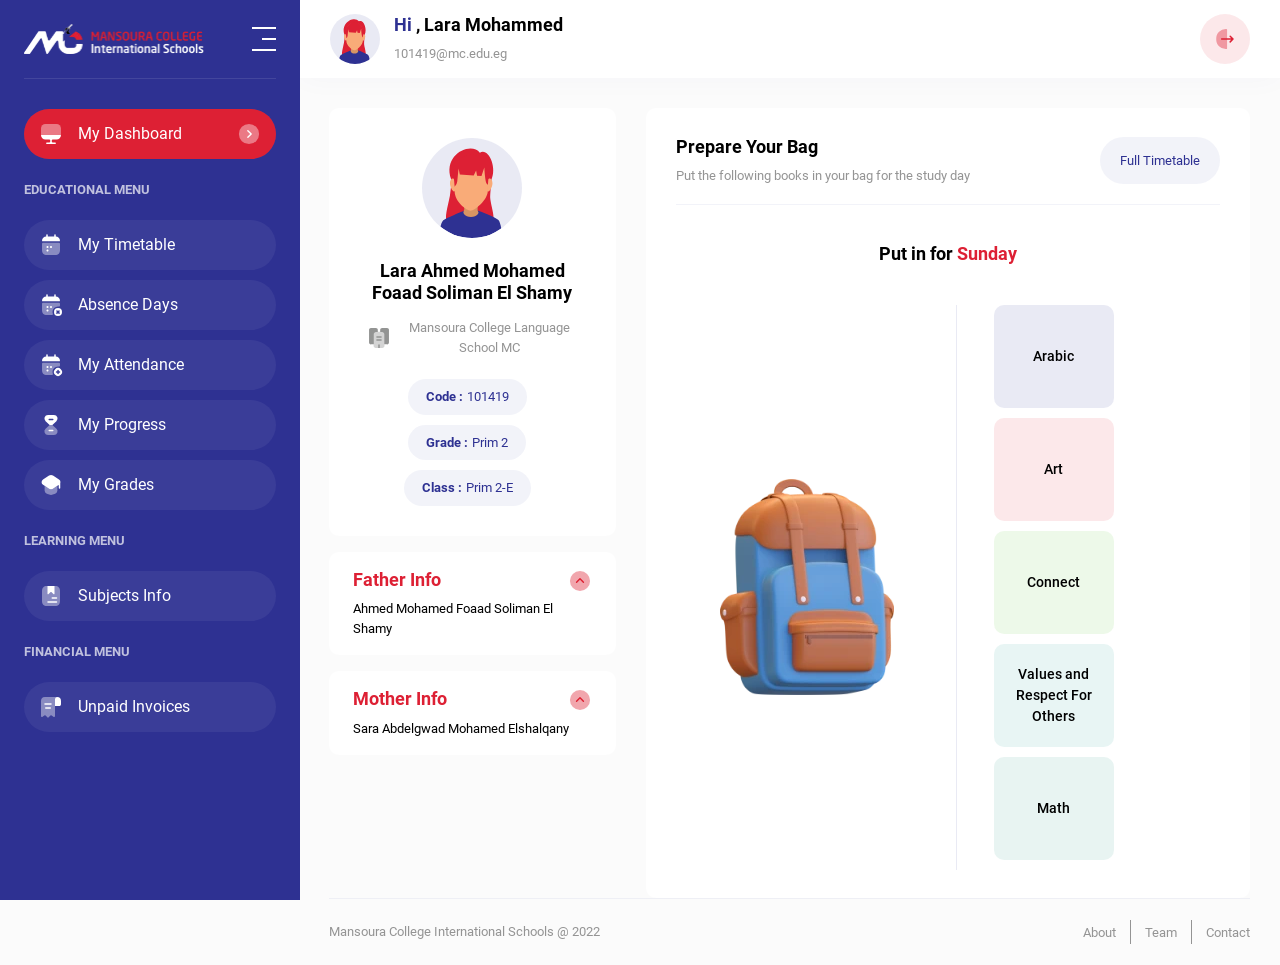
==== index.html @ eca02e46 "add index page" ====
<!DOCTYPE html>
<html>
  <head>
    <meta charset="utf-8">
    <meta name="description" content="....">
    <meta name="author" content="misara adel">
    <meta name="viewport" content="width=device-width, initial-scale=1, shrink-to-fit=no">
    <title>
      masnoura college international schools
    </title>
    <link rel="shortcut icon" href="assets/images/navbar/icon.png" type="image/x-icon"/>
    <link rel="stylesheet" href="assets/css/lib/all.min.css" />
    <link rel="stylesheet" href="assets/css/lib/animate.css" />
    <link rel="stylesheet" href="assets/css/lib/bootstrap.css" />
    <link rel="stylesheet" href="assets/css/lib/owl.carousel.min.css" />
    <link rel="stylesheet" href="assets/css/lib/owl.theme.default.css" />
    <link rel="stylesheet" href="assets/css/style.css" />
  </head>
  <body>
    <nav class="top-nav">
      <div class="container-fluid">
        <div class="contain">
          <div class="toggler">
            <span></span>
            <span></span>
            <span></span>
          </div>

          <a href="#" class="brand-name">
            <img src="assets/images/navbar/logo.webp" loading="lazy" alt="" />
          </a>

          <div class="user-info">
            <div class="image-content">
              <img src="assets/images/navbar/user.svg" loading="lazy" alt="" />
            </div>

            <div class="user-data">
              <h1>
                <span>
                  Hi 
                </span>
                , Lara Mohammed
              </h1>

              <p>
                101419@mc.edu.eg
              </p>
            </div>
          </div>

          <a href="#" class="logout-icon">
            <img src="assets/images/navbar/logout.svg" loading="lazy" alt="" />
          </a>
        </div>
      </div>
    </nav>

    <div class="side-nav">
      <div class="overlay"></div>

      <div class="side-nav-data">
        <div class="close-nav">
          <img src="assets/images/icons/close.png" loading="lazy" alt="" />
        </div>

        <div class="logo-contain">
          <a href="#" class="brand-name">
            <img src="assets/images/navbar/logo.webp" loading="lazy" alt="" />
          </a>
  
          <a href="#" class="brand-icon">
            <img src="assets/images/navbar/icon.png" loading="lazy" alt="" />
          </a>
  
          <div class="toggler">
            <span></span>
            <span></span>
            <span></span>
          </div>
        </div>
  
        <div class="user-info">
          <div class="image-content">
            <img src="assets/images/navbar/user.svg" loading="lazy" alt="" />
          </div>
  
          <div class="user-data">
            <h1>
              <span>
                Hi 
              </span>
              , Lara Mohammed
            </h1>
  
            <p>
              101419@mc.edu.eg
            </p>
          </div>
        </div>
  
        <ul class="navbar-nav">
          <li class="nav-item">
            <a href="#" class="nav-link active">
              <img src="assets/images/icons/dashboard.svg" loading="lazy" alt="" />
              
              <span>
                My Dashboard
              </span>
            </a>
          </li>
  
          <li class="seprate">
            <span>
              EDUCATIONAL MENU
            </span>
          </li>
  
          <li class="nav-item">
            <a href="#" class="nav-link">
              <img src="assets/images/icons/timetable.svg" loading="lazy" alt="" />
  
              <span>
                My Timetable
              </span>
            </a>
          </li>
  
          <li class="nav-item">
            <a href="#" class="nav-link">
              <img src="assets/images/icons/absence.svg" loading="lazy" alt="" />
  
              <span>
                Absence Days
              </span>
            </a>
          </li>
  
          <li class="nav-item">
            <a href="#" class="nav-link">
              <img src="assets/images/icons/attendance.svg" loading="lazy" alt="" />
  
              <span>
                My Attendance
              </span>
            </a>
          </li>
  
          <li class="nav-item">
            <a href="#" class="nav-link">
              <img src="assets/images/icons/progress.svg" loading="lazy" alt="" />
  
              <span>
                My Progress
              </span>
            </a>
          </li>
  
          <li class="nav-item">
            <a href="#" class="nav-link">
              <img src="assets/images/icons/grades.svg" loading="lazy" alt="" />
  
              <span>
                My Grades
              </span>
            </a>
          </li>
  
          <li class="seprate">
            <span>
              LEARNING MENU
            </span>
          </li>
  
          <li class="nav-item">
            <a href="#" class="nav-link">
              <img src="assets/images/icons/subjects.svg" loading="lazy" alt="" />
  
              <span>
                Subjects Info
              </span>
            </a>
          </li>
  
          <li class="seprate">
            <span>
              FINANCIAL MENU
            </span>
          </li>
  
          <li class="nav-item">
            <a href="#" class="nav-link">
              <img src="assets/images/icons/invoices.svg" loading="lazy" alt="" />
  
              <span>
                Unpaid Invoices
              </span>
            </a>
          </li>
        </ul>
      </div>
    </div>

    <main class="main-contain">
      <div class="container-fluid">
        <section class="main-profile">
          <div class="row">
            <div class="col-lg-4 col-md-12 col-12 mb-3">
              <div class="user-profile-card">
                <div class="image-content">
                  <img src="assets/images/navbar/user.svg" loading="lazy" alt="" />
                </div>
      
                <h1>
                  Lara Ahmed Mohamed Foaad Soliman El Shamy
                </h1>
      
                <div class="school-name">
                  <img src="assets/images/icons/school_icon.svg" loading="lazy" alt="" />
      
                  <p>
                    Mansoura College Language School MC
                  </p>
                </div>

                <ul class="tags">
                  <li>
                    <a href="#">
                      <span class="name">
                        Code :
                      </span>

                      <span class="data">
                        101419
                      </span>
                    </a>
                  </li>

                  <li>
                    <a href="#">
                      <span class="name">
                        Grade :
                      </span>

                      <span class="data">
                        Prim 2
                      </span>
                    </a>
                  </li>

                  <li>
                    <a href="#">
                      <span class="name">
                        Class :
                      </span>

                      <span class="data">
                        Prim 2-E
                      </span>
                    </a>
                  </li>
                </ul>
              </div>

              <div class="parent-info">
                <h2>
                  Father Info
                </h2>

                <p>
                  Ahmed Mohamed Foaad Soliman El Shamy
                </p>
              </div>

              <div class="parent-info">
                <h2>
                  Mother Info
                </h2>

                <p>
                  Sara Abdelgwad Mohamed Elshalqany
                </p>
              </div>
            </div>

            <div class="col-lg-8 col-12">
              <div class="prepare-box">
                <div class="flex-data">
                  <div class="heading">
                    <h1>
                      Prepare Your Bag
                    </h1>

                    <p>
                      Put the following books in your bag for the study day
                    </p>
                  </div>

                  <a href="#" class="custom-btn">
                    <span>
                      Full Timetable
                    </span>
                  </a>
                </div>

                <h1 class="subject-head">
                  Put in for 

                  <span>
                    Sunday
                  </span>
                </h1>

                <div class="subjects-contain">
                  <div class="image-content">
                    <img src="assets/images/home/bag.webp" loading="lazy" alt="" />
                  </div>

                  <ul class="subject-list">
                    <li>
                      <a href="#">
                        Arabic
                      </a>
                    </li>

                    <li>
                      <a href="#">
                        Art
                      </a>
                    </li>

                    <li>
                      <a href="#">
                        Connect
                      </a>
                    </li>

                    <li>
                      <a href="#">
                        Values and Respect For Others
                      </a>
                    </li>

                    <li>
                      <a href="#">
                        Math
                      </a>
                    </li>
                  </ul>
                </div>
              </div>
            </div>
          </div>
        </section>

        <div class="copyrights">
          <p>
            Mansoura College International Schools @ 2022
          </p>

          <ul class="copyrights-links">
            <li>
              <a href="#">
                About
              </a>
            </li>

            <li>
              <a href="#">
                Team
              </a>
            </li>

            <li>
              <a href="#">
                Contact
              </a>
            </li>
          </ul>
        </div>
      </div>  
    </main>
    

    <script src="assets/js/lib/jquery4.js"></script>
    <script src="assets/js/lib/popper.js"></script>
    <script src="assets/js/lib/bootstrap.js"></script>
    <script src="assets/js/lib/owl.carousel.min.js"></script>
    <script src="assets/js/lib/wow.min.js"></script>
    <script src="assets/js/main.js"></script>
  </body>
</html>
---- assets/css/style.css ----
@font-face {
  font-family: "Roboto";
  src: url("../fonts/Roboto/Roboto-Medium.woff2");
  font-weight: 700;
}
@font-face {
  font-family: "Roboto";
  src: url("../fonts/Roboto/Roboto-Regular.woff2");
  font-weight: 500;
}
@font-face {
  font-family: "Roboto";
  src: url("../fonts/Roboto/Roboto-Bold.woff2");
  font-weight: 900;
}
* {
  margin: 0px;
  box-sizing: border-box;
  font-family: "Roboto", sans-serif;
  scroll-behavior: smooth;
}
*::-moz-selection {
  background-color: #2E3192;
  color: #fff;
}
*::selection {
  background-color: #2E3192;
  color: #fff;
}
*::-webkit-scrollbar {
  width: 8px;
}
*::-webkit-scrollbar-track {
  background-color: #ccc;
}
*::-webkit-scrollbar-thumb {
  background: #2E3192;
  border-radius: 8px;
}
*::-webkit-scrollbar-thumb:hover {
  background: #2E3192;
}

body {
  background-color: var(--semi-light-color);
}

.overflowNone {
  overflow: hidden;
}

.btn:focus,
button:focus,
input:focus,
.form-control:focus {
  outline-width: 0px !important;
  outline-color: transparent !important;
  box-shadow: 0 0 0 0 rgba(0, 0, 0, 0);
}

a {
  text-decoration: none !important;
}

ul {
  list-style: none;
  margin: 0px;
  padding: 0px;
}

.owl-theme .owl-dots .owl-dot span {
  width: 20px;
  height: 4px;
  border-radius: 4px;
  background-color: #2E3192;
  opacity: 0.5;
  transition: all 0.5s linear;
}

.owl-theme .owl-dots .owl-dot.active span,
.owl-theme .owl-dots .owl-dot:hover span {
  background-color: #2E3192;
  opacity: 1;
}

.overflowNone {
  overflow: hidden;
}

@-webkit-keyframes bounce-in-fwd {
  0% {
    transform: scale(0);
    -webkit-animation-timing-function: ease-in;
            animation-timing-function: ease-in;
    opacity: 0;
  }
  38% {
    transform: scale(1);
    -webkit-animation-timing-function: ease-out;
            animation-timing-function: ease-out;
    opacity: 1;
  }
  55% {
    transform: scale(0.7);
    -webkit-animation-timing-function: ease-in;
            animation-timing-function: ease-in;
  }
  72% {
    transform: scale(1);
    -webkit-animation-timing-function: ease-out;
            animation-timing-function: ease-out;
  }
  81% {
    transform: scale(0.84);
    -webkit-animation-timing-function: ease-in;
            animation-timing-function: ease-in;
  }
  89% {
    transform: scale(1);
    -webkit-animation-timing-function: ease-out;
            animation-timing-function: ease-out;
  }
  95% {
    transform: scale(0.95);
    -webkit-animation-timing-function: ease-in;
            animation-timing-function: ease-in;
  }
  100% {
    transform: scale(1);
    -webkit-animation-timing-function: ease-out;
            animation-timing-function: ease-out;
  }
}

@keyframes bounce-in-fwd {
  0% {
    transform: scale(0);
    -webkit-animation-timing-function: ease-in;
            animation-timing-function: ease-in;
    opacity: 0;
  }
  38% {
    transform: scale(1);
    -webkit-animation-timing-function: ease-out;
            animation-timing-function: ease-out;
    opacity: 1;
  }
  55% {
    transform: scale(0.7);
    -webkit-animation-timing-function: ease-in;
            animation-timing-function: ease-in;
  }
  72% {
    transform: scale(1);
    -webkit-animation-timing-function: ease-out;
            animation-timing-function: ease-out;
  }
  81% {
    transform: scale(0.84);
    -webkit-animation-timing-function: ease-in;
            animation-timing-function: ease-in;
  }
  89% {
    transform: scale(1);
    -webkit-animation-timing-function: ease-out;
            animation-timing-function: ease-out;
  }
  95% {
    transform: scale(0.95);
    -webkit-animation-timing-function: ease-in;
            animation-timing-function: ease-in;
  }
  100% {
    transform: scale(1);
    -webkit-animation-timing-function: ease-out;
            animation-timing-function: ease-out;
  }
}
@-webkit-keyframes bounce-in-top {
  0% {
    transform: translateY(-50px);
    -webkit-animation-timing-function: ease-in;
            animation-timing-function: ease-in;
    opacity: 0;
  }
  38% {
    transform: translateY(0);
    -webkit-animation-timing-function: ease-out;
            animation-timing-function: ease-out;
    opacity: 1;
  }
  55% {
    transform: translateY(-20px);
    -webkit-animation-timing-function: ease-in;
            animation-timing-function: ease-in;
  }
  72% {
    transform: translateY(0);
    -webkit-animation-timing-function: ease-out;
            animation-timing-function: ease-out;
  }
  81% {
    transform: translateY(-15px);
    -webkit-animation-timing-function: ease-in;
            animation-timing-function: ease-in;
  }
  90% {
    transform: translateY(0);
    -webkit-animation-timing-function: ease-out;
            animation-timing-function: ease-out;
  }
  95% {
    transform: translateY(-4px);
    -webkit-animation-timing-function: ease-in;
            animation-timing-function: ease-in;
  }
  100% {
    transform: translateY(0);
    -webkit-animation-timing-function: ease-out;
            animation-timing-function: ease-out;
  }
}
@keyframes bounce-in-top {
  0% {
    transform: translateY(-50px);
    -webkit-animation-timing-function: ease-in;
            animation-timing-function: ease-in;
    opacity: 0;
  }
  38% {
    transform: translateY(0);
    -webkit-animation-timing-function: ease-out;
            animation-timing-function: ease-out;
    opacity: 1;
  }
  55% {
    transform: translateY(-20px);
    -webkit-animation-timing-function: ease-in;
            animation-timing-function: ease-in;
  }
  72% {
    transform: translateY(0);
    -webkit-animation-timing-function: ease-out;
            animation-timing-function: ease-out;
  }
  81% {
    transform: translateY(-15px);
    -webkit-animation-timing-function: ease-in;
            animation-timing-function: ease-in;
  }
  90% {
    transform: translateY(0);
    -webkit-animation-timing-function: ease-out;
            animation-timing-function: ease-out;
  }
  95% {
    transform: translateY(-4px);
    -webkit-animation-timing-function: ease-in;
            animation-timing-function: ease-in;
  }
  100% {
    transform: translateY(0);
    -webkit-animation-timing-function: ease-out;
            animation-timing-function: ease-out;
  }
}
@-webkit-keyframes bounce-in-left {
  0% {
    transform: translateX(-30px);
    -webkit-animation-timing-function: ease-in;
            animation-timing-function: ease-in;
    opacity: 0;
  }
  38% {
    transform: translateX(0);
    -webkit-animation-timing-function: ease-out;
            animation-timing-function: ease-out;
    opacity: 1;
  }
  55% {
    transform: translateX(-20px);
    -webkit-animation-timing-function: ease-in;
            animation-timing-function: ease-in;
  }
  72% {
    transform: translateX(0);
    -webkit-animation-timing-function: ease-out;
            animation-timing-function: ease-out;
  }
  81% {
    transform: translateX(-10px);
    -webkit-animation-timing-function: ease-in;
            animation-timing-function: ease-in;
  }
  90% {
    transform: translateX(0);
    -webkit-animation-timing-function: ease-out;
            animation-timing-function: ease-out;
  }
  95% {
    transform: translateX(-4px);
    -webkit-animation-timing-function: ease-in;
            animation-timing-function: ease-in;
  }
  100% {
    transform: translateX(0);
    -webkit-animation-timing-function: ease-out;
            animation-timing-function: ease-out;
  }
}
@keyframes bounce-in-left {
  0% {
    transform: translateX(-30px);
    -webkit-animation-timing-function: ease-in;
            animation-timing-function: ease-in;
    opacity: 0;
  }
  38% {
    transform: translateX(0);
    -webkit-animation-timing-function: ease-out;
            animation-timing-function: ease-out;
    opacity: 1;
  }
  55% {
    transform: translateX(-20px);
    -webkit-animation-timing-function: ease-in;
            animation-timing-function: ease-in;
  }
  72% {
    transform: translateX(0);
    -webkit-animation-timing-function: ease-out;
            animation-timing-function: ease-out;
  }
  81% {
    transform: translateX(-10px);
    -webkit-animation-timing-function: ease-in;
            animation-timing-function: ease-in;
  }
  90% {
    transform: translateX(0);
    -webkit-animation-timing-function: ease-out;
            animation-timing-function: ease-out;
  }
  95% {
    transform: translateX(-4px);
    -webkit-animation-timing-function: ease-in;
            animation-timing-function: ease-in;
  }
  100% {
    transform: translateX(0);
    -webkit-animation-timing-function: ease-out;
            animation-timing-function: ease-out;
  }
}
@-webkit-keyframes pulsecust {
  0% {
    opacity: 1;
    transform: scale(1);
  }
  50% {
    opacity: 0;
    transform: scale(1.4);
  }
  100% {
    opacity: 1;
    transform: scale(1);
  }
}
@keyframes pulsecust {
  0% {
    opacity: 1;
    transform: scale(1);
  }
  50% {
    opacity: 0;
    transform: scale(1.4);
  }
  100% {
    opacity: 1;
    transform: scale(1);
  }
}
@-webkit-keyframes pulse-shadow {
  100% {
    box-shadow: 0 0 0 10px rgba(255, 102, 0, 0), 0 0 0 20px rgba(255, 102, 0, 0);
  }
}
@keyframes pulse-shadow {
  100% {
    box-shadow: 0 0 0 10px rgba(255, 102, 0, 0), 0 0 0 20px rgba(255, 102, 0, 0);
  }
}
@-webkit-keyframes spinner {
  0% {
    transform: rotate(0deg) scale3d(1, 1, 1);
  }
  100% {
    transform: rotate(10deg) scale3d(1.5, 1.5, 1.5);
  }
}
@keyframes spinner {
  0% {
    transform: rotate(0deg) scale3d(1, 1, 1);
  }
  100% {
    transform: rotate(10deg) scale3d(1.5, 1.5, 1.5);
  }
}
@-webkit-keyframes pulse {
  0% {
    transform: scale3d(1, 1, 1);
    opacity: 0;
  }
  50% {
    transform: scale3d(0.8, 0.8, 0.8);
    opacity: 0.5;
  }
  100% {
    transform: scale3d(1, 1, 1);
    opacity: 1;
  }
}
@keyframes pulse {
  0% {
    transform: scale3d(1, 1, 1);
    opacity: 0;
  }
  50% {
    transform: scale3d(0.8, 0.8, 0.8);
    opacity: 0.5;
  }
  100% {
    transform: scale3d(1, 1, 1);
    opacity: 1;
  }
}
/*dropdown animation*/
@-webkit-keyframes dropdown-animate {
  0% {
    opacity: 0;
    transform: rotateX(-90deg);
  }
  50% {
    transform: rotateX(20deg);
  }
  100% {
    opacity: 1;
    transform: rotateX(0deg);
  }
}
@keyframes dropdown-animate {
  0% {
    opacity: 0;
    transform: rotateX(-90deg);
  }
  50% {
    transform: rotateX(20deg);
  }
  100% {
    opacity: 1;
    transform: rotateX(0deg);
  }
}
@-webkit-keyframes rotation {
  0% {
    transform: rotate(0deg);
  }
  50% {
    transform: rotate(10deg);
  }
  100% {
    transform: rotate(0deg);
  }
}
@keyframes rotation {
  0% {
    transform: rotate(0deg);
  }
  50% {
    transform: rotate(10deg);
  }
  100% {
    transform: rotate(0deg);
  }
}
@-webkit-keyframes spin {
  0% {
    transform: rotate(0deg);
  }
  100% {
    transform: rotate(360deg);
  }
}
@keyframes spin {
  0% {
    transform: rotate(0deg);
  }
  100% {
    transform: rotate(360deg);
  }
}
@-webkit-keyframes wave {
  0%, 100% {
    -webkit-clip-path: polygon(0% 45%, 15% 44%, 32% 50%, 54% 60%, 70% 61%, 84% 59%, 100% 52%, 100% 100%, 0% 100%);
            clip-path: polygon(0% 45%, 15% 44%, 32% 50%, 54% 60%, 70% 61%, 84% 59%, 100% 52%, 100% 100%, 0% 100%);
  }
  50% {
    -webkit-clip-path: polygon(0% 60%, 16% 65%, 34% 66%, 51% 62%, 67% 50%, 84% 45%, 100% 46%, 100% 100%, 0% 100%);
            clip-path: polygon(0% 60%, 16% 65%, 34% 66%, 51% 62%, 67% 50%, 84% 45%, 100% 46%, 100% 100%, 0% 100%);
  }
}
@keyframes wave {
  0%, 100% {
    -webkit-clip-path: polygon(0% 45%, 15% 44%, 32% 50%, 54% 60%, 70% 61%, 84% 59%, 100% 52%, 100% 100%, 0% 100%);
            clip-path: polygon(0% 45%, 15% 44%, 32% 50%, 54% 60%, 70% 61%, 84% 59%, 100% 52%, 100% 100%, 0% 100%);
  }
  50% {
    -webkit-clip-path: polygon(0% 60%, 16% 65%, 34% 66%, 51% 62%, 67% 50%, 84% 45%, 100% 46%, 100% 100%, 0% 100%);
            clip-path: polygon(0% 60%, 16% 65%, 34% 66%, 51% 62%, 67% 50%, 84% 45%, 100% 46%, 100% 100%, 0% 100%);
  }
}
@-webkit-keyframes niceAnimate {
  0% {
    transform: scaleX(1);
  }
  50% {
    transform: scaleX(0);
  }
  100% {
    transform: scaleX(1);
  }
}
@keyframes niceAnimate {
  0% {
    transform: scaleX(1);
  }
  50% {
    transform: scaleX(0);
  }
  100% {
    transform: scaleX(1);
  }
}
@-webkit-keyframes translation {
  0% {
    transform: translateZ(0%);
  }
  100% {
    transform: translateZ(10%);
  }
}
@keyframes translation {
  0% {
    transform: translateZ(0%);
  }
  100% {
    transform: translateZ(10%);
  }
}
@-webkit-keyframes rotate-scale-up {
  0% {
    transform: scale(1) rotateZ(0);
  }
  50% {
    transform: scale(2) rotateZ(180deg);
  }
  100% {
    transform: scale(1) rotateZ(360deg);
  }
}
@keyframes rotate-scale-up {
  0% {
    transform: scale(1) rotateZ(0);
  }
  50% {
    transform: scale(2) rotateZ(180deg);
  }
  100% {
    transform: scale(1) rotateZ(360deg);
  }
}
@-webkit-keyframes fadeInUp {
  from {
    opacity: 0;
    transform: translate3d(0, 100%, 0);
  }
  to {
    opacity: 1;
    transform: none;
  }
}
@keyframes fadeInUp {
  from {
    opacity: 0;
    transform: translate3d(0, 100%, 0);
  }
  to {
    opacity: 1;
    transform: none;
  }
}
@-webkit-keyframes fadeInLeft {
  from {
    opacity: 0;
    transform: translate3d(-100%, 0, 0);
  }
  to {
    opacity: 1;
    transform: none;
  }
}
@keyframes fadeInLeft {
  from {
    opacity: 0;
    transform: translate3d(-100%, 0, 0);
  }
  to {
    opacity: 1;
    transform: none;
  }
}
@-webkit-keyframes vibrate {
  0% {
    transform: translate(0);
  }
  20% {
    transform: translate(-10px, 10px);
  }
  40% {
    transform: translate(-10px, -10px);
  }
  60% {
    transform: translate(10px, 10px);
  }
  80% {
    transform: translate(10px, -10px);
  }
  100% {
    transform: translate(0);
  }
}
@keyframes vibrate {
  0% {
    transform: translate(0);
  }
  20% {
    transform: translate(-10px, 10px);
  }
  40% {
    transform: translate(-10px, -10px);
  }
  60% {
    transform: translate(10px, 10px);
  }
  80% {
    transform: translate(10px, -10px);
  }
  100% {
    transform: translate(0);
  }
}
@-webkit-keyframes translateX {
  0%, 100% {
    transform: translateX(2px);
  }
  50% {
    transform: translateX(-2px);
  }
}
@keyframes translateX {
  0%, 100% {
    transform: translateX(2px);
  }
  50% {
    transform: translateX(-2px);
  }
}
@-webkit-keyframes translateY {
  0%, 100% {
    transform: translateY(2px);
  }
  50% {
    transform: translateY(-2px);
  }
}
@keyframes translateY {
  0%, 100% {
    transform: translateY(2px);
  }
  50% {
    transform: translateY(-2px);
  }
}
@-webkit-keyframes flip-in-hor-bottom {
  0% {
    transform: rotateX(80deg) translate(-50%, -50%);
    opacity: 0;
  }
  100% {
    transform: rotateX(0) translate(-50%, -50%);
    opacity: 1;
  }
}
@keyframes flip-in-hor-bottom {
  0% {
    transform: rotateX(80deg) translate(-50%, -50%);
    opacity: 0;
  }
  100% {
    transform: rotateX(0) translate(-50%, -50%);
    opacity: 1;
  }
}
@-webkit-keyframes shadow {
  0% {
    box-shadow: 0px 0px 35px -4px #00a4e6;
    opacity: 0 !important;
  }
  100% {
    box-shadow: 0px 0px 35px -4px rgba(0, 164, 230, 0);
  }
}
@keyframes shadow {
  0% {
    box-shadow: 0px 0px 35px -4px #00a4e6;
    opacity: 0 !important;
  }
  100% {
    box-shadow: 0px 0px 35px -4px rgba(0, 164, 230, 0);
  }
}
@-webkit-keyframes rotate {
  0% {
    border-radius: 50% 60% 55% 40%;
  }
  25% {
    border-radius: 30% 10% 70% 20%;
  }
  50% {
    border-radius: 20% 40% 30% 60%;
  }
  75% {
    border-radius: 70% 20% 50% 30%;
  }
  100% {
    border-radius: 50% 60% 55% 40%;
  }
}
@keyframes rotate {
  0% {
    border-radius: 50% 60% 55% 40%;
  }
  25% {
    border-radius: 30% 10% 70% 20%;
  }
  50% {
    border-radius: 20% 40% 30% 60%;
  }
  75% {
    border-radius: 70% 20% 50% 30%;
  }
  100% {
    border-radius: 50% 60% 55% 40%;
  }
}
@-webkit-keyframes fadeInRight {
  0% {
    opacity: 0;
    transform: translateX(-30px);
  }
  100% {
    opacity: 1;
    transform: translateX(0);
  }
}
@keyframes fadeInRight {
  0% {
    opacity: 0;
    transform: translateX(-30px);
  }
  100% {
    opacity: 1;
    transform: translateX(0);
  }
}
@keyframes fadeInLeft {
  0% {
    opacity: 0;
    transform: translateX(30px);
  }
  100% {
    opacity: 1;
    transform: translateX(0);
  }
}
@-webkit-keyframes move {
  25% {
    opacity: 1;
  }
  33% {
    opacity: 1;
    transform: translateX(30px);
  }
  67% {
    opacity: 1;
    transform: translateX(40px);
  }
  100% {
    opacity: 0;
    transform: translateX(55px) scale3d(0.5, 0.5, 0.5);
  }
}
@keyframes move {
  25% {
    opacity: 1;
  }
  33% {
    opacity: 1;
    transform: translateX(30px);
  }
  67% {
    opacity: 1;
    transform: translateX(40px);
  }
  100% {
    opacity: 0;
    transform: translateX(55px) scale3d(0.5, 0.5, 0.5);
  }
}
@-webkit-keyframes clip {
  0% {
    -webkit-clip-path: polygon(57% 41%, 100% 0, 52% 46%, 0 100%);
            clip-path: polygon(57% 41%, 100% 0, 52% 46%, 0 100%);
  }
  50% {
    -webkit-clip-path: polygon(57% 41%, 100% 0, 0 0, 0 100%);
            clip-path: polygon(57% 41%, 100% 0, 0 0, 0 100%);
  }
  100% {
    -webkit-clip-path: polygon(100% 100%, 100% 0, 0 0, 0 100%);
            clip-path: polygon(100% 100%, 100% 0, 0 0, 0 100%);
  }
}
@keyframes clip {
  0% {
    -webkit-clip-path: polygon(57% 41%, 100% 0, 52% 46%, 0 100%);
            clip-path: polygon(57% 41%, 100% 0, 52% 46%, 0 100%);
  }
  50% {
    -webkit-clip-path: polygon(57% 41%, 100% 0, 0 0, 0 100%);
            clip-path: polygon(57% 41%, 100% 0, 0 0, 0 100%);
  }
  100% {
    -webkit-clip-path: polygon(100% 100%, 100% 0, 0 0, 0 100%);
            clip-path: polygon(100% 100%, 100% 0, 0 0, 0 100%);
  }
}
@-webkit-keyframes sideClip {
  0% {
    -webkit-clip-path: polygon(49% 0, 49% 0, 49% 100%, 49% 100%);
            clip-path: polygon(49% 0, 49% 0, 49% 100%, 49% 100%);
  }
  50% {
    -webkit-clip-path: polygon(29% 0, 75% 0, 73% 100%, 28% 100%);
            clip-path: polygon(29% 0, 75% 0, 73% 100%, 28% 100%);
  }
  100% {
    -webkit-clip-path: polygon(0 0, 100% 0, 100% 100%, 0 100%);
            clip-path: polygon(0 0, 100% 0, 100% 100%, 0 100%);
  }
}
@keyframes sideClip {
  0% {
    -webkit-clip-path: polygon(49% 0, 49% 0, 49% 100%, 49% 100%);
            clip-path: polygon(49% 0, 49% 0, 49% 100%, 49% 100%);
  }
  50% {
    -webkit-clip-path: polygon(29% 0, 75% 0, 73% 100%, 28% 100%);
            clip-path: polygon(29% 0, 75% 0, 73% 100%, 28% 100%);
  }
  100% {
    -webkit-clip-path: polygon(0 0, 100% 0, 100% 100%, 0 100%);
            clip-path: polygon(0 0, 100% 0, 100% 100%, 0 100%);
  }
}
@-webkit-keyframes sideClip_2 {
  0% {
    -webkit-clip-path: polygon(50% 0%, 100% 0, 100% 60%, 100% 100%, 55% 100%, 31% 100%, 46% 68%, 70% 53%, 60% 26%);
            clip-path: polygon(50% 0%, 100% 0, 100% 60%, 100% 100%, 55% 100%, 31% 100%, 46% 68%, 70% 53%, 60% 26%);
  }
  50% {
    -webkit-clip-path: polygon(50% 0%, 100% 0, 100% 60%, 100% 100%, 55% 100%, 31% 100%, 46% 68%, 26% 33%, 11% 10%);
            clip-path: polygon(50% 0%, 100% 0, 100% 60%, 100% 100%, 55% 100%, 31% 100%, 46% 68%, 26% 33%, 11% 10%);
  }
  100% {
    -webkit-clip-path: polygon(0 0, 100% 0, 100% 60%, 100% 100%, 55% 100%, 0 100%, 0 59%, 0 31%, 0 14%);
            clip-path: polygon(0 0, 100% 0, 100% 60%, 100% 100%, 55% 100%, 0 100%, 0 59%, 0 31%, 0 14%);
  }
}
@keyframes sideClip_2 {
  0% {
    -webkit-clip-path: polygon(50% 0%, 100% 0, 100% 60%, 100% 100%, 55% 100%, 31% 100%, 46% 68%, 70% 53%, 60% 26%);
            clip-path: polygon(50% 0%, 100% 0, 100% 60%, 100% 100%, 55% 100%, 31% 100%, 46% 68%, 70% 53%, 60% 26%);
  }
  50% {
    -webkit-clip-path: polygon(50% 0%, 100% 0, 100% 60%, 100% 100%, 55% 100%, 31% 100%, 46% 68%, 26% 33%, 11% 10%);
            clip-path: polygon(50% 0%, 100% 0, 100% 60%, 100% 100%, 55% 100%, 31% 100%, 46% 68%, 26% 33%, 11% 10%);
  }
  100% {
    -webkit-clip-path: polygon(0 0, 100% 0, 100% 60%, 100% 100%, 55% 100%, 0 100%, 0 59%, 0 31%, 0 14%);
            clip-path: polygon(0 0, 100% 0, 100% 60%, 100% 100%, 55% 100%, 0 100%, 0 59%, 0 31%, 0 14%);
  }
}
@-webkit-keyframes toRightFromLeft {
  49% {
    transform: translate(100%);
  }
  50% {
    opacity: 0;
    transform: translate(-100%);
  }
  51% {
    opacity: 1;
  }
}
@keyframes toRightFromLeft {
  49% {
    transform: translate(100%);
  }
  50% {
    opacity: 0;
    transform: translate(-100%);
  }
  51% {
    opacity: 1;
  }
}
@-webkit-keyframes topBubbles {
  0% {
    background-position: 5% 90%, 10% 90%, 10% 90%, 15% 90%, 25% 90%, 25% 90%, 40% 90%, 55% 90%, 70% 90%;
  }
  50% {
    background-position: 0% 80%, 0% 20%, 10% 40%, 20% 0%, 30% 30%, 22% 50%, 50% 50%, 65% 20%, 90% 30%;
  }
  100% {
    background-position: 0% 70%, 0% 10%, 10% 30%, 20% -10%, 30% 20%, 22% 40%, 50% 40%, 65% 10%, 90% 20%;
    background-size: 0% 0%, 0% 0%, 0% 0%, 0% 0%, 0% 0%, 0% 0%;
  }
}
@keyframes topBubbles {
  0% {
    background-position: 5% 90%, 10% 90%, 10% 90%, 15% 90%, 25% 90%, 25% 90%, 40% 90%, 55% 90%, 70% 90%;
  }
  50% {
    background-position: 0% 80%, 0% 20%, 10% 40%, 20% 0%, 30% 30%, 22% 50%, 50% 50%, 65% 20%, 90% 30%;
  }
  100% {
    background-position: 0% 70%, 0% 10%, 10% 30%, 20% -10%, 30% 20%, 22% 40%, 50% 40%, 65% 10%, 90% 20%;
    background-size: 0% 0%, 0% 0%, 0% 0%, 0% 0%, 0% 0%, 0% 0%;
  }
}
@-webkit-keyframes bottomBubbles {
  0% {
    background-position: 10% -10%, 30% 10%, 55% -10%, 70% -10%, 85% -10%, 70% -10%, 70% 0%;
  }
  50% {
    background-position: 0% 80%, 20% 80%, 45% 60%, 60% 100%, 75% 70%, 95% 60%, 105% 0%;
  }
  100% {
    background-position: 0% 90%, 20% 90%, 45% 70%, 60% 110%, 75% 80%, 95% 70%, 110% 10%;
    background-size: 0% 0%, 0% 0%, 0% 0%, 0% 0%, 0% 0%, 0% 0%;
  }
}
@keyframes bottomBubbles {
  0% {
    background-position: 10% -10%, 30% 10%, 55% -10%, 70% -10%, 85% -10%, 70% -10%, 70% 0%;
  }
  50% {
    background-position: 0% 80%, 20% 80%, 45% 60%, 60% 100%, 75% 70%, 95% 60%, 105% 0%;
  }
  100% {
    background-position: 0% 90%, 20% 90%, 45% 70%, 60% 110%, 75% 80%, 95% 70%, 110% 10%;
    background-size: 0% 0%, 0% 0%, 0% 0%, 0% 0%, 0% 0%, 0% 0%;
  }
}
@-webkit-keyframes scaling {
  0% {
    transform: scale(1);
  }
  50% {
    transform: scale(1.4);
  }
  100% {
    transform: scale(1);
  }
}
@keyframes scaling {
  0% {
    transform: scale(1);
  }
  50% {
    transform: scale(1.4);
  }
  100% {
    transform: scale(1);
  }
}
:root {
  --primary-color: #2E3192;
  --secondary-color: #DD2034;
  --dark-color: #000;
  --light-color: #fff;
  --gray-color: #949494;
  --semi-light-color: #FBFBFB;
  --light-fitler: invert(100%) sepia(0%) saturate(7479%) hue-rotate(70deg) brightness(99%) contrast(107%);
  --primary-filter: invert(21%) sepia(31%) saturate(2792%) hue-rotate(210deg) brightness(100%) contrast(97%);
  --secondary-filter: invert(25%) sepia(54%) saturate(3454%) hue-rotate(337deg) brightness(85%) contrast(105%);
  --gray-filter: invert(71%) sepia(6%) saturate(36%) hue-rotate(76deg) brightness(82%) contrast(88%);
}

.top-nav {
  width: calc(100% - 300px);
  position: fixed;
  top: 0;
  right: 0;
  z-index: 999;
  background-color: var(--light-color);
  padding: 14px 15px;
  transition: all 0.1s linear;
  box-shadow: 0px 0px 30px rgba(46, 49, 146, 0.03);
}
.top-nav .contain {
  width: 100%;
  display: flex;
  align-items: center;
  align-content: center;
  justify-content: space-between;
}
.top-nav .contain .brand-name {
  display: none;
}
.top-nav .contain .brand-name img {
  width: 180px;
  height: 30px;
  -o-object-fit: contain;
     object-fit: contain;
}
.top-nav .contain .toggler {
  width: 24px;
  height: 24px;
  cursor: pointer;
  display: none;
  flex-direction: column;
  align-content: flex-end;
  align-items: flex-end;
  justify-content: space-between;
}
.top-nav .contain .toggler span {
  border-top: 2px solid var(--primary-color);
  display: block;
  transition: all 0.3s linear;
}
.top-nav .contain .toggler span:nth-child(1) {
  width: 100%;
}
.top-nav .contain .toggler span:nth-child(2) {
  width: 60%;
}
.top-nav .contain .toggler span:last-child {
  width: 100%;
}
.top-nav .contain .toggler.active span {
  width: 100% !important;
}
.top-nav .contain .user-info {
  display: flex;
  align-items: center;
  align-content: center;
}
.top-nav .contain .user-info .image-content {
  width: 50px;
  height: 50px;
  border-radius: 50%;
  -webkit-margin-end: 14px;
          margin-inline-end: 14px;
  background-color: rgba(44, 54, 145, 0.1);
}
.top-nav .contain .user-info .image-content img {
  width: 100%;
  height: 100%;
  -o-object-fit: cover;
     object-fit: cover;
  -o-object-position: top;
     object-position: top;
}
.top-nav .contain .user-info .user-data h1 {
  font-size: 18px;
  font-weight: 900;
  color: var(--dark-color);
  margin-bottom: 8px;
}
.top-nav .contain .user-info .user-data h1 span {
  color: var(--primary-color);
  font-size: 18px;
  font-weight: 900;
}
.top-nav .contain .user-info .user-data p {
  color: var(--gray-color);
  font-size: 13px;
  font-weight: 500;
  margin: 0px;
}
.top-nav .contain .user-info:hover h1 {
  color: var(--secondary-color);
}
.top-nav .contain .logout-icon {
  width: 50px;
  height: 50px;
  background-color: rgba(221, 32, 52, 0.1);
  border-radius: 50%;
  display: flex;
  align-items: center;
  align-content: center;
  justify-content: center;
  overflow: hidden;
}
.top-nav .contain .logout-icon img {
  width: 24px;
  height: 24px;
  -o-object-fit: contain;
     object-fit: contain;
}
.top-nav .contain .logout-icon:hover img {
  -webkit-animation: fadeInRight 0.3s linear both;
          animation: fadeInRight 0.3s linear both;
}
.top-nav.active-top-nav {
  width: calc(100% - 120px);
}

.side-nav {
  width: 300px;
  height: 100vh;
  position: fixed;
  top: 0;
  left: 0;
  z-index: 999;
  transition: all 0.1s linear;
}
.side-nav .overlay {
  width: 100%;
  height: 100vh;
  position: absolute;
  top: 0;
  left: 0;
  z-index: -1;
  background-color: rgba(0, 0, 0, 0.5);
  display: none;
}
.side-nav .side-nav-data {
  width: 100%;
  height: 100% !important;
  position: absolute;
  top: 0;
  left: 0;
  overflow-y: scroll;
  overflow-x: hidden;
  padding: 24px;
  background-color: var(--primary-color);
}
.side-nav .side-nav-data::-webkit-scrollbar-thumb, .side-nav .side-nav-data::-webkit-scrollbar-thumb:hover {
  background: rgba(255, 255, 255, 0.1) !important;
}
.side-nav .side-nav-data::-webkit-scrollbar-track {
  background: transparent !important;
}
.side-nav .side-nav-data::after {
  content: "";
  position: absolute;
  width: 100%;
  height: 100%;
  background: url("../images/navbar/sidenav_pattern.webp") bottom center/cover no-repeat;
  bottom: 0;
  left: 0;
  z-index: -1;
}
.side-nav .close-nav {
  width: 40px;
  height: 40px;
  background-color: var(--light-color);
  border-radius: 10px;
  position: absolute;
  top: 10px;
  right: 10px;
  display: none;
  align-items: center;
  align-content: center;
  justify-content: center;
}
.side-nav .close-nav img {
  filter: var(--secondary-filter);
  width: 24px;
  height: 24px;
  -o-object-fit: contain;
     object-fit: contain;
}
.side-nav .logo-contain {
  width: 100%;
  display: flex;
  align-items: center;
  align-content: center;
  justify-content: space-between;
  padding-bottom: 24px;
  border-bottom: 1px solid rgba(255, 255, 255, 0.1);
}
.side-nav .logo-contain .brand-name img {
  width: 180px;
  height: 30px;
  -o-object-fit: contain;
     object-fit: contain;
}
.side-nav .logo-contain .brand-icon img {
  width: 50px;
  height: 30px;
  -o-object-fit: contain;
     object-fit: contain;
  display: none;
}
.side-nav .logo-contain .toggler {
  width: 24px;
  height: 24px;
  cursor: pointer;
  display: flex;
  flex-direction: column;
  align-content: flex-end;
  align-items: flex-end;
  justify-content: space-between;
}
.side-nav .logo-contain .toggler span {
  border-top: 2px solid #fff;
  display: block;
  transition: all 0.3s linear;
}
.side-nav .logo-contain .toggler span:nth-child(1) {
  width: 100%;
}
.side-nav .logo-contain .toggler span:nth-child(2) {
  width: 60%;
}
.side-nav .logo-contain .toggler span:last-child {
  width: 100%;
}
.side-nav .logo-contain .toggler.active span {
  width: 100% !important;
}
.side-nav .user-info {
  width: 100%;
  display: none;
  align-items: center;
  align-content: center;
  padding-bottom: 24px;
  border-bottom: 1px solid rgba(255, 255, 255, 0.1);
}
.side-nav .user-info .image-content {
  width: 50px;
  height: 50px;
  border-radius: 50%;
  -webkit-margin-end: 14px;
          margin-inline-end: 14px;
  background-color: rgba(255, 255, 255, 0.1);
}
.side-nav .user-info .image-content img {
  width: 100%;
  height: 100%;
  -o-object-fit: cover;
     object-fit: cover;
  -o-object-position: top;
     object-position: top;
}
.side-nav .user-info .user-data h1 {
  font-size: 18px;
  font-weight: 900;
  color: var(--light-color);
  margin-bottom: 8px;
}
.side-nav .user-info .user-data h1 span {
  color: var(--secondary-color);
  font-size: 18px;
  font-weight: 900;
}
.side-nav .user-info .user-data p {
  color: rgba(255, 255, 255, 0.7);
  font-size: 13px;
  font-weight: 500;
  margin: 0px;
}
.side-nav .user-info:hover h1 {
  color: var(--secondary-color);
}
.side-nav .navbar-nav {
  width: 100%;
  margin-top: 30px;
}
.side-nav .navbar-nav .nav-item {
  width: 100%;
  margin-bottom: 10px;
}
.side-nav .navbar-nav .nav-item .nav-link {
  width: 100%;
  display: flex;
  align-items: center;
  align-content: center;
  padding: 13px 15px;
  border-radius: 50px;
  position: relative;
  z-index: 9;
  overflow: hidden;
  background-color: rgba(255, 255, 255, 0.06);
}
.side-nav .navbar-nav .nav-item .nav-link::after, .side-nav .navbar-nav .nav-item .nav-link::before {
  content: "";
  position: absolute;
  transition: all 0.3s linear;
}
.side-nav .navbar-nav .nav-item .nav-link::after {
  width: 0;
  height: 100%;
  background-color: var(--secondary-color);
  top: 0;
  left: 0;
  z-index: -2;
}
.side-nav .navbar-nav .nav-item .nav-link img, .side-nav .navbar-nav .nav-item .nav-link::before {
  width: 24px;
  height: 24px;
  -o-object-fit: contain;
     object-fit: contain;
}
.side-nav .navbar-nav .nav-item .nav-link::before {
  top: calc(50% - 12px);
  right: -20%;
  background: url("../images/icons/left_arrow.svg") center/contain no-repeat;
  z-index: -1;
  filter: var(--light-fitler);
}
.side-nav .navbar-nav .nav-item .nav-link img {
  filter: var(--light-fitler);
  -webkit-margin-end: 15px;
          margin-inline-end: 15px;
}
.side-nav .navbar-nav .nav-item .nav-link span {
  font-size: 16px;
  font-weight: 500;
  color: var(--light-color);
}
.side-nav .navbar-nav .nav-item .nav-link:hover::before, .side-nav .navbar-nav .nav-item .nav-link.active::before {
  right: 15px;
}
.side-nav .navbar-nav .nav-item .nav-link:hover::After, .side-nav .navbar-nav .nav-item .nav-link.active::After {
  width: 100%;
}
.side-nav .navbar-nav .nav-item .nav-link:hover img, .side-nav .navbar-nav .nav-item .nav-link.active img {
  -webkit-animation: tada 0.3s linear both;
          animation: tada 0.3s linear both;
}
.side-nav .navbar-nav .seprate {
  width: 100%;
  margin: 8px 0px 19px;
}
.side-nav .navbar-nav .seprate span {
  color: rgba(255, 255, 255, 0.7);
  font-size: 13px;
  font-weight: 900;
}
.side-nav.active-side-nav {
  width: 120px;
}
.side-nav.active-side-nav .side-nav-data {
  padding: 24px 10px;
}
.side-nav.active-side-nav .brand-name {
  display: none;
}
.side-nav.active-side-nav .brand-icon {
  display: block;
}
.side-nav.active-side-nav .nav-item .nav-link {
  width: 100%;
  border-radius: 10px;
  justify-content: center;
}
.side-nav.active-side-nav .nav-item .nav-link span, .side-nav.active-side-nav .nav-item .nav-link::before {
  display: none;
}
.side-nav.active-side-nav .nav-item .nav-link img {
  -webkit-margin-end: 0px;
          margin-inline-end: 0px;
}
.side-nav.active-side-nav .seprate {
  border-top: 1px solid rgba(255, 255, 255, 0.1);
}
.side-nav.active-side-nav .seprate span {
  display: none;
}

.main-contain {
  transition: all 0.1s linear;
  padding-top: 108px;
  -webkit-padding-start: 314px;
          padding-inline-start: 314px;
  -webkit-padding-end: 15px;
          padding-inline-end: 15px;
}
.main-contain.active-main {
  -webkit-padding-start: 134px;
          padding-inline-start: 134px;
}
.main-contain .copyrights {
  width: 100%;
  padding: 21px 0px;
  border-top: 1px solid rgba(46, 49, 146, 0.06);
  display: flex;
  align-items: center;
  align-content: center;
  justify-content: space-between;
}
.main-contain .copyrights p {
  font-size: 13px;
  font-weight: 500;
  color: var(--gray-color);
  margin: 0px;
}
.main-contain .copyrights .copyrights-links {
  display: flex;
  align-items: center;
  align-content: center;
}
.main-contain .copyrights .copyrights-links li {
  padding: 0px 14px;
  -webkit-border-end: 1px solid var(--gray-color);
          border-inline-end: 1px solid var(--gray-color);
}
.main-contain .copyrights .copyrights-links li:last-child {
  -webkit-border-end: 0px;
          border-inline-end: 0px;
  -webkit-padding-end: 0px;
          padding-inline-end: 0px;
}
.main-contain .copyrights .copyrights-links li a {
  font-size: 13px;
  font-weight: 500;
  color: var(--gray-color);
}
.main-contain .copyrights .copyrights-links li a:hover {
  color: var(--primary-color);
}

/*start main profile*/
.main-profile {
  width: 100%;
}
.main-profile .user-profile-card {
  width: 100%;
  padding: 30px 38px;
  background-color: var(--light-color);
  border-radius: 10px;
  display: flex;
  flex-direction: column;
  justify-content: center;
  align-items: center;
  align-content: center;
  text-align: center;
  transition: all 0.3s linear;
  margin-bottom: 16px;
}
.main-profile .user-profile-card .image-content {
  width: 100px;
  height: 100px;
  background-color: rgba(44, 54, 145, 0.1);
  border-radius: 50%;
  overflow: hidden;
}
.main-profile .user-profile-card .image-content img {
  width: 100%;
  height: 100%;
  -o-object-fit: cover;
     object-fit: cover;
  -o-object-position: top;
     object-position: top;
}
.main-profile .user-profile-card h1 {
  font-size: 18px;
  font-weight: 900;
  color: var(--dark-color);
  margin: 22px 0px 15px;
}
.main-profile .user-profile-card .school-name {
  display: flex;
  align-items: center;
  align-content: center;
  margin-bottom: 22px;
}
.main-profile .user-profile-card .school-name img {
  width: 24px;
  height: 24px;
  -o-object-fit: contain;
     object-fit: contain;
  -webkit-margin-end: 10px;
          margin-inline-end: 10px;
  filter: var(--gray-filter);
}
.main-profile .user-profile-card .school-name p {
  margin: 0px;
  font-size: 13px;
  font-weight: 500;
  color: var(--gray-color);
}
.main-profile .user-profile-card .tags {
  width: 100%;
  display: flex;
  align-items: center;
  align-content: center;
  justify-content: center;
  flex-wrap: wrap;
}
.main-profile .user-profile-card .tags li {
  -webkit-margin-end: 10px;
          margin-inline-end: 10px;
  margin-bottom: 10px;
}
.main-profile .user-profile-card .tags li:last-child {
  margin-bottom: 0px;
}
.main-profile .user-profile-card .tags li a {
  padding: 8px 18px;
  display: flex;
  align-items: center;
  align-content: center;
  justify-content: center;
  background-color: rgba(46, 49, 145, 0.06);
  border-radius: 50px;
  position: relative;
  z-index: 9;
  overflow: hidden;
}
.main-profile .user-profile-card .tags li a::after {
  content: "";
  position: absolute;
  width: 100%;
  height: 100%;
  background-color: var(--primary-color);
  top: 0;
  left: 0;
  z-index: -1;
  transition: all 0.3s linear;
  -webkit-clip-path: polygon(49% 0, 49% 0, 49% 100%, 49% 100%);
          clip-path: polygon(49% 0, 49% 0, 49% 100%, 49% 100%);
}
.main-profile .user-profile-card .tags li a span {
  color: var(--primary-color);
  font-size: 13px;
}
.main-profile .user-profile-card .tags li a span.name {
  font-weight: 900;
  -webkit-margin-end: 4px;
          margin-inline-end: 4px;
}
.main-profile .user-profile-card .tags li a span.data {
  font-weight: 500;
}
.main-profile .user-profile-card .tags li a:hover::after {
  -webkit-animation: sideClip 0.3s linear;
          animation: sideClip 0.3s linear;
  -webkit-clip-path: polygon(100% 0, 0 0, 0 100%, 100% 100%);
          clip-path: polygon(100% 0, 0 0, 0 100%, 100% 100%);
}
.main-profile .user-profile-card .tags li a:hover span {
  color: var(--light-color);
}
.main-profile .user-profile-card:hover {
  transform: translateY(-10px);
}
.main-profile .user-profile-card:hover h1 {
  color: var(--primary-color);
}
.main-profile .parent-info {
  width: 100%;
  padding: 17px 24px;
  position: relative;
  z-index: 9;
  background-color: var(--light-color);
  border-radius: 10px;
  transition: all 0.3s linear;
  margin-bottom: 16px;
}
.main-profile .parent-info:last-child {
  margin-bottom: 0px;
}
.main-profile .parent-info h2 {
  font-size: 18px;
  font-weight: 900;
  color: var(--dark-color);
  color: var(--secondary-color) !important;
  margin-bottom: 9px;
}
.main-profile .parent-info p {
  font-size: 13px;
  font-weight: 500;
  color: var(--gray-color);
  color: var(--dark-color) !important;
  margin: 0px;
}
.main-profile .parent-info::after {
  content: "";
  position: absolute;
  width: 24px;
  height: 24px;
  background: url("../images/icons/top-arrow.svg") center/contain no-repeat;
  top: 17px;
  right: 24px;
  z-index: -1;
  filter: var(--secondary-filter);
}
.main-profile .parent-info:hover {
  transform: translateY(-10px);
}
.main-profile .parent-info:hover::after {
  -webkit-animation: translateY 1s linear infinite;
          animation: translateY 1s linear infinite;
}
.main-profile .prepare-box {
  width: 100%;
  padding: 28px 30px;
  background-color: var(--light-color);
  border-radius: 10px;
}
.main-profile .prepare-box .flex-data {
  width: 100%;
  display: flex;
  align-items: center;
  align-content: center;
  justify-content: space-between;
  padding-bottom: 19px;
  margin-bottom: 38px;
  border-bottom: 1px solid rgba(46, 49, 146, 0.06);
}
.main-profile .prepare-box .flex-data .heading h1 {
  font-size: 18px;
  font-weight: 900;
  color: var(--dark-color);
  margin-bottom: 8px;
}
.main-profile .prepare-box .flex-data .heading p {
  font-size: 13px;
  font-weight: 500;
  color: var(--gray-color);
  margin: 0px;
}
.main-profile .prepare-box .flex-data .custom-btn {
  width: 120px;
  height: 47px;
  display: flex;
  align-items: center;
  align-content: center;
  justify-content: center;
  background-color: rgba(46, 49, 145, 0.06);
  border-radius: 50px;
  position: relative;
  z-index: 9;
  overflow: hidden;
}
.main-profile .prepare-box .flex-data .custom-btn::after {
  content: "";
  position: absolute;
  width: 100%;
  height: 100%;
  background-color: var(--primary-color);
  top: 0;
  left: 0;
  z-index: -1;
  transition: all 0.3s linear;
  -webkit-clip-path: polygon(49% 0, 49% 0, 49% 100%, 49% 100%);
          clip-path: polygon(49% 0, 49% 0, 49% 100%, 49% 100%);
}
.main-profile .prepare-box .flex-data .custom-btn span {
  color: var(--primary-color);
  font-size: 13px;
}
.main-profile .prepare-box .flex-data .custom-btn span.name {
  font-weight: 900;
  -webkit-margin-end: 4px;
          margin-inline-end: 4px;
}
.main-profile .prepare-box .flex-data .custom-btn span.data {
  font-weight: 500;
}
.main-profile .prepare-box .flex-data .custom-btn:hover::after {
  -webkit-animation: sideClip 0.3s linear;
          animation: sideClip 0.3s linear;
  -webkit-clip-path: polygon(100% 0, 0 0, 0 100%, 100% 100%);
          clip-path: polygon(100% 0, 0 0, 0 100%, 100% 100%);
}
.main-profile .prepare-box .flex-data .custom-btn:hover span {
  color: var(--light-color);
}
.main-profile .prepare-box .subject-head {
  width: 100%;
  text-align: center;
  font-size: 18px;
  font-weight: 900;
  color: var(--dark-color);
  margin-bottom: 40px;
}
.main-profile .prepare-box .subject-head span {
  font-weight: 900;
  font-size: 18px;
  color: var(--secondary-color);
}
.main-profile .prepare-box .subjects-contain {
  width: 100%;
  display: flex;
  align-items: center;
  align-content: center;
  justify-content: space-between;
}
.main-profile .prepare-box .subjects-contain .image-content {
  width: 263px;
  height: 216px;
}
.main-profile .prepare-box .subjects-contain .image-content img {
  width: 100%;
  height: 100%;
  -o-object-fit: contain;
     object-fit: contain;
  -webkit-animation: translateY 1s linear infinite;
          animation: translateY 1s linear infinite;
}
.main-profile .prepare-box .subjects-contain .subject-list {
  width: calc(100% - 280px);
  -webkit-padding-start: 37px;
          padding-inline-start: 37px;
  -webkit-border-start: 1px solid rgba(46, 49, 146, 0.1);
          border-inline-start: 1px solid rgba(46, 49, 146, 0.1);
  display: flex;
  justify-content: flex-start;
  flex-wrap: wrap;
}
.main-profile .prepare-box .subjects-contain .subject-list li {
  -webkit-margin-end: 10px;
          margin-inline-end: 10px;
  margin-bottom: 10px;
}
.main-profile .prepare-box .subjects-contain .subject-list li a {
  width: 120px;
  height: 103px;
  border-radius: 10px;
  display: flex;
  align-items: center;
  align-content: center;
  justify-content: center;
  text-align: center;
  padding: 0px 13px;
  background-color: rgba(46, 49, 146, 0.06);
  color: var(--dark-color);
  font-size: 14px;
  font-weight: 700;
  position: relative;
  z-index: 9;
  overflow: hidden;
  transition: all 0.3s linear;
}
.main-profile .prepare-box .subjects-contain .subject-list li a:hover {
  transform: translateY(-5px);
}
.main-profile .prepare-box .subjects-contain .subject-list li:first-child a {
  background-color: rgba(46, 49, 146, 0.1);
}
.main-profile .prepare-box .subjects-contain .subject-list li:nth-child(2) a {
  background-color: rgba(221, 32, 52, 0.1);
}
.main-profile .prepare-box .subjects-contain .subject-list li:nth-child(3) a {
  background-color: rgba(85, 191, 47, 0.1);
}
.main-profile .prepare-box .subjects-contain .subject-list li:nth-child(4) a {
  background-color: rgba(36, 152, 148, 0.1);
}
.main-profile .prepare-box .subjects-contain .subject-list li:last-child a {
  background-color: rgba(33, 145, 126, 0.1);
}

@media (max-width: 1100px) {
  .top-nav {
    width: 100% !important;
  }
  .top-nav .brand-name {
    display: block !important;
  }
  .top-nav .toggler {
    display: flex !important;
  }
  .top-nav .user-info {
    display: none !important;
  }
  .top-nav.active-top-nav {
    width: 100% !important;
  }
  .side-nav {
    width: 100% !important;
    height: 100vh !important;
    left: -100%;
  }
  .side-nav .user-info {
    display: flex !important;
  }
  .side-nav .side-nav-data {
    width: 300px !important;
    padding-top: 20px;
    left: -100%;
    transition: all 0.3s linear;
  }
  .side-nav .logo-contain {
    display: none !important;
  }
  .side-nav .overlay {
    display: block;
    opacity: 0;
    height: 100%;
    visibility: hidden;
  }
  .side-nav .close-nav {
    display: flex !important;
  }
  .side-nav.active-side-nav {
    width: 100% !important;
    left: 0px;
  }
  .side-nav.active-side-nav .overlay {
    opacity: 1;
    visibility: visible;
  }
  .side-nav.active-side-nav .brand-name {
    display: block;
  }
  .side-nav.active-side-nav .brand-icon {
    display: none;
  }
  .side-nav.active-side-nav .side-nav-data {
    left: 0px;
    padding-top: 60px;
  }
  .side-nav.active-side-nav .seprate {
    border: 0px;
  }
  .side-nav.active-side-nav .seprate span {
    display: block;
  }
  .side-nav.active-side-nav .nav-link {
    width: 100%;
    border-radius: 50px !important;
    justify-content: flex-start !important;
  }
  .side-nav.active-side-nav .nav-link span, .side-nav.active-side-nav .nav-link::before {
    display: block !important;
  }
  .side-nav.active-side-nav .nav-link img {
    -webkit-margin-end: 15px !important;
            margin-inline-end: 15px !important;
  }
  .main-contain {
    -webkit-padding-start: 0px;
            padding-inline-start: 0px;
  }
  .main-contain.active-main {
    -webkit-padding-start: 0px !important;
            padding-inline-start: 0px !important;
  }
  .main-contain .copyrights {
    flex-direction: column;
    justify-content: center;
    text-align: center;
  }
  .main-contain .copyrights p {
    margin-bottom: 10px;
  }
  .user-profile-card {
    padding: 30px 25px !important;
  }
  .prepare-box .flex-data {
    flex-direction: column;
    justify-content: flex-start !important;
    align-items: flex-start !important;
    align-content: flex-start !important;
  }
  .prepare-box .flex-data .heading {
    margin-bottom: 15px;
  }
  .prepare-box .subjects-contain {
    flex-direction: column;
    justify-content: center;
    align-items: center;
    align-content: center;
  }
  .prepare-box .subjects-contain .subject-list {
    width: 100% !important;
    flex-direction: row !important;
    justify-content: center !important;
    padding-top: 20px;
    -webkit-padding-start: 0px !important;
            padding-inline-start: 0px !important;
    border-top: 1px solid rgba(46, 49, 146, 0.06);
    -webkit-border-start: 0px !important;
            border-inline-start: 0px !important;
    margin-top: 20px;
  }
}/*# sourceMappingURL=style.css.map */
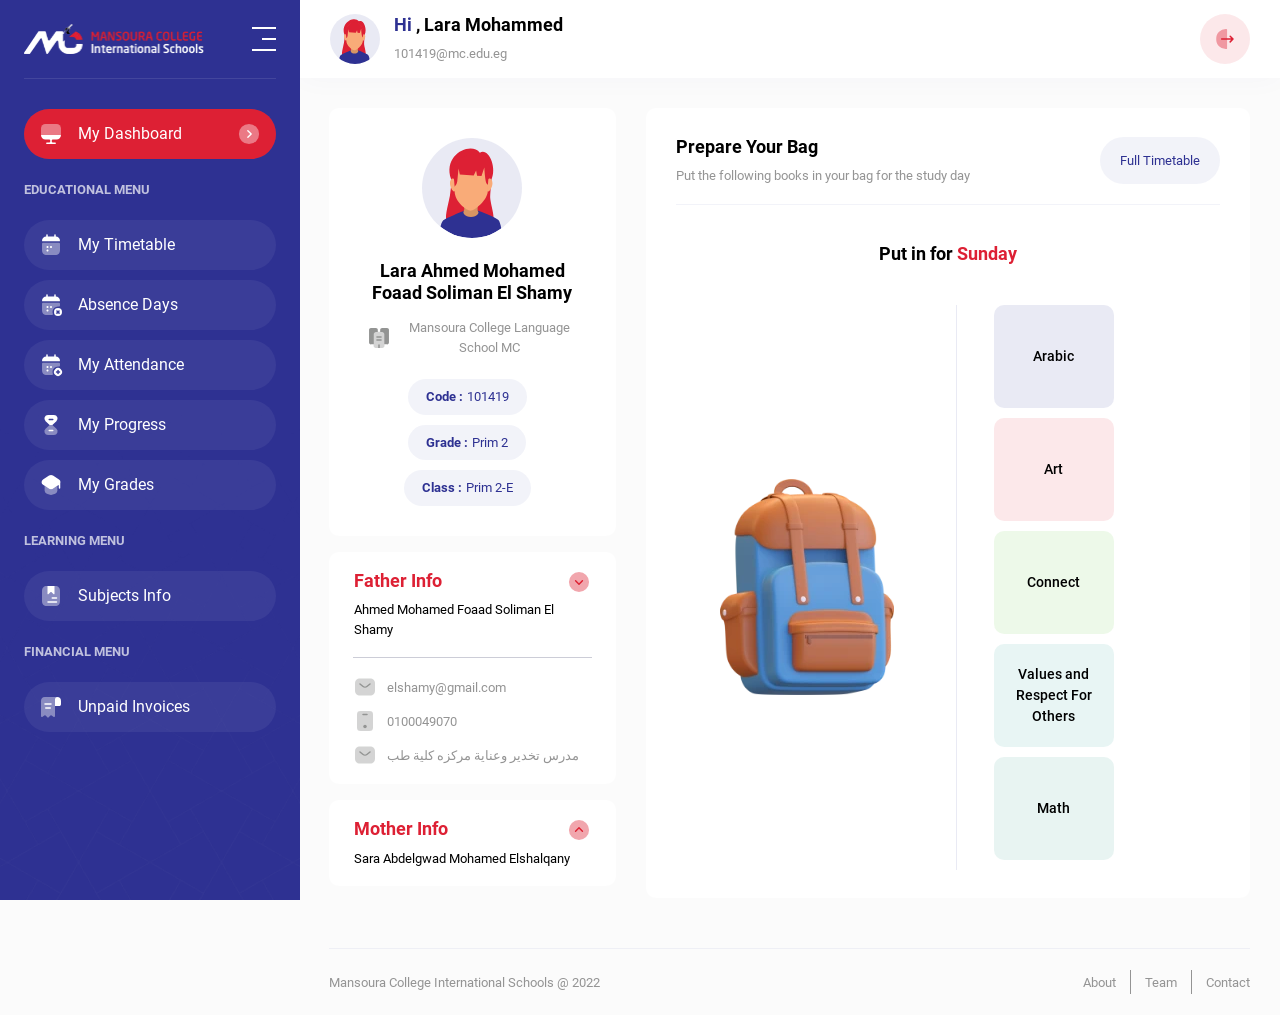
==== commit 3764437b: "add time table page" ====
--- a/index.html
+++ b/index.html
@@ -26,8 +26,8 @@
             <span></span>
           </div>
 
-          <a href="#" class="brand-name">
-            <img src="assets/images/navbar/logo.webp" loading="lazy" alt="" />
+          <a href="index.html" class="brand-name">
+            <img src="assets/images/navbar/color_logo.webp" loading="lazy" alt="" />
           </a>
 
           <div class="user-info">
@@ -101,7 +101,7 @@
   
         <ul class="navbar-nav">
           <li class="nav-item">
-            <a href="#" class="nav-link active">
+            <a href="index.html" class="nav-link active">
               <img src="assets/images/icons/dashboard.svg" loading="lazy" alt="" />
               
               <span>
@@ -117,7 +117,7 @@
           </li>
   
           <li class="nav-item">
-            <a href="#" class="nav-link">
+            <a href="timetable.html" class="nav-link">
               <img src="assets/images/icons/timetable.svg" loading="lazy" alt="" />
   
               <span>
@@ -262,24 +262,113 @@
                 </ul>
               </div>
 
-              <div class="parent-info">
-                <h2>
-                  Father Info
-                </h2>
-
-                <p>
-                  Ahmed Mohamed Foaad Soliman El Shamy
-                </p>
-              </div>
-
-              <div class="parent-info">
-                <h2>
-                  Mother Info
-                </h2>
-
-                <p>
-                  Sara Abdelgwad Mohamed Elshalqany
-                </p>
+              <div class="accordion" id="accordionExample">
+                <div class="card">
+                  <div class="card-header" id="headingOne">
+                    <h2 class="mb-0">
+                      <button class="btn btn-block" type="button" data-toggle="collapse" data-target="#collapseOne" aria-expanded="true" aria-controls="collapseOne">
+                        <div class="parent-info">
+                          <h2>
+                            Father Info
+                          </h2>
+          
+                          <p>
+                            Ahmed Mohamed Foaad Soliman El Shamy
+                          </p>
+                        </div>
+                      </button>
+                    </h2>
+                  </div>
+              
+                  <div id="collapseOne" class="collapse show" aria-labelledby="headingOne" data-parent="#accordionExample">
+                    <div class="card-body">
+                      <ul class="contact-list">
+                        <li>
+                          <a href="#">
+                            <img src="assets/images/icons/envelope.svg" loading="lazy" alt="" />
+
+                            <span>
+                              elshamy@gmail.com
+                            </span>
+                          </a>
+                        </li>
+
+                        <li>
+                          <a href="#">
+                            <img src="assets/images/icons/phone.svg" loading="lazy" alt="" />
+
+                            <span>
+                              0100049070
+                            </span>
+                          </a>
+                        </li>
+
+                        <li>
+                          <a href="#">
+                            <img src="assets/images/icons/envelope.svg" loading="lazy" alt="" />
+
+                            <span>
+                              مدرس تخدير وعناية مركزه كلية طب 
+                            </span>
+                          </a>
+                        </li>
+                      </ul>
+                    </div>
+                  </div>
+                </div>
+
+                <div class="card">
+                  <div class="card-header" id="headingTwo">
+                    <h2 class="mb-0">
+                      <button class="btn btn-block collapsed" type="button" data-toggle="collapse" data-target="#collapseTwo" aria-expanded="false" aria-controls="collapseTwo">
+                        <div class="parent-info">
+                          <h2>
+                            Mother Info
+                          </h2>
+          
+                          <p>
+                            Sara Abdelgwad Mohamed Elshalqany
+                          </p>
+                        </div>
+                      </button>
+                    </h2>
+                  </div>
+                  <div id="collapseTwo" class="collapse" aria-labelledby="headingTwo" data-parent="#accordionExample">
+                    <div class="card-body">
+                      <ul class="contact-list">
+                        <li>
+                          <a href="#">
+                            <img src="assets/images/icons/envelope.svg" loading="lazy" alt="" />
+
+                            <span>
+                              elshamy@gmail.com
+                            </span>
+                          </a>
+                        </li>
+
+                        <li>
+                          <a href="#">
+                            <img src="assets/images/icons/phone.svg" loading="lazy" alt="" />
+
+                            <span>
+                              0100049070
+                            </span>
+                          </a>
+                        </li>
+
+                        <li>
+                          <a href="#">
+                            <img src="assets/images/icons/envelope.svg" loading="lazy" alt="" />
+
+                            <span>
+                              مدرس تخدير وعناية مركزه كلية طب 
+                            </span>
+                          </a>
+                        </li>
+                      </ul>
+                    </div>
+                  </div>
+                </div>
               </div>
             </div>
 
--- a/assets/css/style.css
+++ b/assets/css/style.css
@@ -675,6 +675,320 @@
     transform: translateX(-2px);
   }
 }
+@-webkit-keyframes flip-in-hor-bottom {
+  0% {
+    transform: rotateX(80deg) translate(-50%, -50%);
+    opacity: 0;
+  }
+  100% {
+    transform: rotateX(0) translate(-50%, -50%);
+    opacity: 1;
+  }
+}
+@keyframes flip-in-hor-bottom {
+  0% {
+    transform: rotateX(80deg) translate(-50%, -50%);
+    opacity: 0;
+  }
+  100% {
+    transform: rotateX(0) translate(-50%, -50%);
+    opacity: 1;
+  }
+}
+@-webkit-keyframes shadow {
+  0% {
+    box-shadow: 0px 0px 35px -4px #00a4e6;
+    opacity: 0 !important;
+  }
+  100% {
+    box-shadow: 0px 0px 35px -4px rgba(0, 164, 230, 0);
+  }
+}
+@keyframes shadow {
+  0% {
+    box-shadow: 0px 0px 35px -4px #00a4e6;
+    opacity: 0 !important;
+  }
+  100% {
+    box-shadow: 0px 0px 35px -4px rgba(0, 164, 230, 0);
+  }
+}
+@-webkit-keyframes rotate {
+  0% {
+    border-radius: 50% 60% 55% 40%;
+  }
+  25% {
+    border-radius: 30% 10% 70% 20%;
+  }
+  50% {
+    border-radius: 20% 40% 30% 60%;
+  }
+  75% {
+    border-radius: 70% 20% 50% 30%;
+  }
+  100% {
+    border-radius: 50% 60% 55% 40%;
+  }
+}
+@keyframes rotate {
+  0% {
+    border-radius: 50% 60% 55% 40%;
+  }
+  25% {
+    border-radius: 30% 10% 70% 20%;
+  }
+  50% {
+    border-radius: 20% 40% 30% 60%;
+  }
+  75% {
+    border-radius: 70% 20% 50% 30%;
+  }
+  100% {
+    border-radius: 50% 60% 55% 40%;
+  }
+}
+@-webkit-keyframes fadeInRight {
+  0% {
+    opacity: 0;
+    transform: translateX(-30px);
+  }
+  100% {
+    opacity: 1;
+    transform: translateX(0);
+  }
+}
+@keyframes fadeInRight {
+  0% {
+    opacity: 0;
+    transform: translateX(-30px);
+  }
+  100% {
+    opacity: 1;
+    transform: translateX(0);
+  }
+}
+@keyframes fadeInLeft {
+  0% {
+    opacity: 0;
+    transform: translateX(30px);
+  }
+  100% {
+    opacity: 1;
+    transform: translateX(0);
+  }
+}
+@-webkit-keyframes move {
+  25% {
+    opacity: 1;
+  }
+  33% {
+    opacity: 1;
+    transform: translateX(30px);
+  }
+  67% {
+    opacity: 1;
+    transform: translateX(40px);
+  }
+  100% {
+    opacity: 0;
+    transform: translateX(55px) scale3d(0.5, 0.5, 0.5);
+  }
+}
+@keyframes move {
+  25% {
+    opacity: 1;
+  }
+  33% {
+    opacity: 1;
+    transform: translateX(30px);
+  }
+  67% {
+    opacity: 1;
+    transform: translateX(40px);
+  }
+  100% {
+    opacity: 0;
+    transform: translateX(55px) scale3d(0.5, 0.5, 0.5);
+  }
+}
+@-webkit-keyframes clip {
+  0% {
+    -webkit-clip-path: polygon(57% 41%, 100% 0, 52% 46%, 0 100%);
+            clip-path: polygon(57% 41%, 100% 0, 52% 46%, 0 100%);
+  }
+  50% {
+    -webkit-clip-path: polygon(57% 41%, 100% 0, 0 0, 0 100%);
+            clip-path: polygon(57% 41%, 100% 0, 0 0, 0 100%);
+  }
+  100% {
+    -webkit-clip-path: polygon(100% 100%, 100% 0, 0 0, 0 100%);
+            clip-path: polygon(100% 100%, 100% 0, 0 0, 0 100%);
+  }
+}
+@keyframes clip {
+  0% {
+    -webkit-clip-path: polygon(57% 41%, 100% 0, 52% 46%, 0 100%);
+            clip-path: polygon(57% 41%, 100% 0, 52% 46%, 0 100%);
+  }
+  50% {
+    -webkit-clip-path: polygon(57% 41%, 100% 0, 0 0, 0 100%);
+            clip-path: polygon(57% 41%, 100% 0, 0 0, 0 100%);
+  }
+  100% {
+    -webkit-clip-path: polygon(100% 100%, 100% 0, 0 0, 0 100%);
+            clip-path: polygon(100% 100%, 100% 0, 0 0, 0 100%);
+  }
+}
+@-webkit-keyframes sideClip {
+  0% {
+    -webkit-clip-path: polygon(49% 0, 49% 0, 49% 100%, 49% 100%);
+            clip-path: polygon(49% 0, 49% 0, 49% 100%, 49% 100%);
+  }
+  50% {
+    -webkit-clip-path: polygon(29% 0, 75% 0, 73% 100%, 28% 100%);
+            clip-path: polygon(29% 0, 75% 0, 73% 100%, 28% 100%);
+  }
+  100% {
+    -webkit-clip-path: polygon(0 0, 100% 0, 100% 100%, 0 100%);
+            clip-path: polygon(0 0, 100% 0, 100% 100%, 0 100%);
+  }
+}
+@keyframes sideClip {
+  0% {
+    -webkit-clip-path: polygon(49% 0, 49% 0, 49% 100%, 49% 100%);
+            clip-path: polygon(49% 0, 49% 0, 49% 100%, 49% 100%);
+  }
+  50% {
+    -webkit-clip-path: polygon(29% 0, 75% 0, 73% 100%, 28% 100%);
+            clip-path: polygon(29% 0, 75% 0, 73% 100%, 28% 100%);
+  }
+  100% {
+    -webkit-clip-path: polygon(0 0, 100% 0, 100% 100%, 0 100%);
+            clip-path: polygon(0 0, 100% 0, 100% 100%, 0 100%);
+  }
+}
+@-webkit-keyframes sideClip_2 {
+  0% {
+    -webkit-clip-path: polygon(50% 0%, 100% 0, 100% 60%, 100% 100%, 55% 100%, 31% 100%, 46% 68%, 70% 53%, 60% 26%);
+            clip-path: polygon(50% 0%, 100% 0, 100% 60%, 100% 100%, 55% 100%, 31% 100%, 46% 68%, 70% 53%, 60% 26%);
+  }
+  50% {
+    -webkit-clip-path: polygon(50% 0%, 100% 0, 100% 60%, 100% 100%, 55% 100%, 31% 100%, 46% 68%, 26% 33%, 11% 10%);
+            clip-path: polygon(50% 0%, 100% 0, 100% 60%, 100% 100%, 55% 100%, 31% 100%, 46% 68%, 26% 33%, 11% 10%);
+  }
+  100% {
+    -webkit-clip-path: polygon(0 0, 100% 0, 100% 60%, 100% 100%, 55% 100%, 0 100%, 0 59%, 0 31%, 0 14%);
+            clip-path: polygon(0 0, 100% 0, 100% 60%, 100% 100%, 55% 100%, 0 100%, 0 59%, 0 31%, 0 14%);
+  }
+}
+@keyframes sideClip_2 {
+  0% {
+    -webkit-clip-path: polygon(50% 0%, 100% 0, 100% 60%, 100% 100%, 55% 100%, 31% 100%, 46% 68%, 70% 53%, 60% 26%);
+            clip-path: polygon(50% 0%, 100% 0, 100% 60%, 100% 100%, 55% 100%, 31% 100%, 46% 68%, 70% 53%, 60% 26%);
+  }
+  50% {
+    -webkit-clip-path: polygon(50% 0%, 100% 0, 100% 60%, 100% 100%, 55% 100%, 31% 100%, 46% 68%, 26% 33%, 11% 10%);
+            clip-path: polygon(50% 0%, 100% 0, 100% 60%, 100% 100%, 55% 100%, 31% 100%, 46% 68%, 26% 33%, 11% 10%);
+  }
+  100% {
+    -webkit-clip-path: polygon(0 0, 100% 0, 100% 60%, 100% 100%, 55% 100%, 0 100%, 0 59%, 0 31%, 0 14%);
+            clip-path: polygon(0 0, 100% 0, 100% 60%, 100% 100%, 55% 100%, 0 100%, 0 59%, 0 31%, 0 14%);
+  }
+}
+@-webkit-keyframes toRightFromLeft {
+  49% {
+    transform: translate(100%);
+  }
+  50% {
+    opacity: 0;
+    transform: translate(-100%);
+  }
+  51% {
+    opacity: 1;
+  }
+}
+@keyframes toRightFromLeft {
+  49% {
+    transform: translate(100%);
+  }
+  50% {
+    opacity: 0;
+    transform: translate(-100%);
+  }
+  51% {
+    opacity: 1;
+  }
+}
+@-webkit-keyframes topBubbles {
+  0% {
+    background-position: 5% 90%, 10% 90%, 10% 90%, 15% 90%, 25% 90%, 25% 90%, 40% 90%, 55% 90%, 70% 90%;
+  }
+  50% {
+    background-position: 0% 80%, 0% 20%, 10% 40%, 20% 0%, 30% 30%, 22% 50%, 50% 50%, 65% 20%, 90% 30%;
+  }
+  100% {
+    background-position: 0% 70%, 0% 10%, 10% 30%, 20% -10%, 30% 20%, 22% 40%, 50% 40%, 65% 10%, 90% 20%;
+    background-size: 0% 0%, 0% 0%, 0% 0%, 0% 0%, 0% 0%, 0% 0%;
+  }
+}
+@keyframes topBubbles {
+  0% {
+    background-position: 5% 90%, 10% 90%, 10% 90%, 15% 90%, 25% 90%, 25% 90%, 40% 90%, 55% 90%, 70% 90%;
+  }
+  50% {
+    background-position: 0% 80%, 0% 20%, 10% 40%, 20% 0%, 30% 30%, 22% 50%, 50% 50%, 65% 20%, 90% 30%;
+  }
+  100% {
+    background-position: 0% 70%, 0% 10%, 10% 30%, 20% -10%, 30% 20%, 22% 40%, 50% 40%, 65% 10%, 90% 20%;
+    background-size: 0% 0%, 0% 0%, 0% 0%, 0% 0%, 0% 0%, 0% 0%;
+  }
+}
+@-webkit-keyframes bottomBubbles {
+  0% {
+    background-position: 10% -10%, 30% 10%, 55% -10%, 70% -10%, 85% -10%, 70% -10%, 70% 0%;
+  }
+  50% {
+    background-position: 0% 80%, 20% 80%, 45% 60%, 60% 100%, 75% 70%, 95% 60%, 105% 0%;
+  }
+  100% {
+    background-position: 0% 90%, 20% 90%, 45% 70%, 60% 110%, 75% 80%, 95% 70%, 110% 10%;
+    background-size: 0% 0%, 0% 0%, 0% 0%, 0% 0%, 0% 0%, 0% 0%;
+  }
+}
+@keyframes bottomBubbles {
+  0% {
+    background-position: 10% -10%, 30% 10%, 55% -10%, 70% -10%, 85% -10%, 70% -10%, 70% 0%;
+  }
+  50% {
+    background-position: 0% 80%, 20% 80%, 45% 60%, 60% 100%, 75% 70%, 95% 60%, 105% 0%;
+  }
+  100% {
+    background-position: 0% 90%, 20% 90%, 45% 70%, 60% 110%, 75% 80%, 95% 70%, 110% 10%;
+    background-size: 0% 0%, 0% 0%, 0% 0%, 0% 0%, 0% 0%, 0% 0%;
+  }
+}
+@-webkit-keyframes scaling {
+  0% {
+    transform: scale(1);
+  }
+  50% {
+    transform: scale(1.4);
+  }
+  100% {
+    transform: scale(1);
+  }
+}
+@keyframes scaling {
+  0% {
+    transform: scale(1);
+  }
+  50% {
+    transform: scale(1.4);
+  }
+  100% {
+    transform: scale(1);
+  }
+}
 @-webkit-keyframes translateY {
   0%, 100% {
     transform: translateY(2px);
@@ -691,318 +1005,20 @@
     transform: translateY(-2px);
   }
 }
-@-webkit-keyframes flip-in-hor-bottom {
-  0% {
-    transform: rotateX(80deg) translate(-50%, -50%);
-    opacity: 0;
-  }
-  100% {
-    transform: rotateX(0) translate(-50%, -50%);
-    opacity: 1;
-  }
-}
-@keyframes flip-in-hor-bottom {
-  0% {
-    transform: rotateX(80deg) translate(-50%, -50%);
-    opacity: 0;
-  }
-  100% {
-    transform: rotateX(0) translate(-50%, -50%);
-    opacity: 1;
-  }
-}
-@-webkit-keyframes shadow {
-  0% {
-    box-shadow: 0px 0px 35px -4px #00a4e6;
-    opacity: 0 !important;
-  }
-  100% {
-    box-shadow: 0px 0px 35px -4px rgba(0, 164, 230, 0);
-  }
-}
-@keyframes shadow {
-  0% {
-    box-shadow: 0px 0px 35px -4px #00a4e6;
-    opacity: 0 !important;
-  }
-  100% {
-    box-shadow: 0px 0px 35px -4px rgba(0, 164, 230, 0);
-  }
-}
-@-webkit-keyframes rotate {
-  0% {
-    border-radius: 50% 60% 55% 40%;
-  }
-  25% {
-    border-radius: 30% 10% 70% 20%;
-  }
-  50% {
-    border-radius: 20% 40% 30% 60%;
-  }
-  75% {
-    border-radius: 70% 20% 50% 30%;
-  }
-  100% {
-    border-radius: 50% 60% 55% 40%;
-  }
-}
-@keyframes rotate {
-  0% {
-    border-radius: 50% 60% 55% 40%;
-  }
-  25% {
-    border-radius: 30% 10% 70% 20%;
-  }
-  50% {
-    border-radius: 20% 40% 30% 60%;
-  }
-  75% {
-    border-radius: 70% 20% 50% 30%;
-  }
-  100% {
-    border-radius: 50% 60% 55% 40%;
-  }
-}
-@-webkit-keyframes fadeInRight {
-  0% {
-    opacity: 0;
-    transform: translateX(-30px);
-  }
-  100% {
-    opacity: 1;
-    transform: translateX(0);
-  }
-}
-@keyframes fadeInRight {
-  0% {
-    opacity: 0;
-    transform: translateX(-30px);
-  }
-  100% {
-    opacity: 1;
-    transform: translateX(0);
-  }
-}
-@keyframes fadeInLeft {
-  0% {
-    opacity: 0;
-    transform: translateX(30px);
-  }
-  100% {
-    opacity: 1;
-    transform: translateX(0);
-  }
-}
-@-webkit-keyframes move {
-  25% {
-    opacity: 1;
-  }
-  33% {
-    opacity: 1;
-    transform: translateX(30px);
-  }
-  67% {
-    opacity: 1;
-    transform: translateX(40px);
-  }
-  100% {
-    opacity: 0;
-    transform: translateX(55px) scale3d(0.5, 0.5, 0.5);
-  }
-}
-@keyframes move {
-  25% {
-    opacity: 1;
-  }
-  33% {
-    opacity: 1;
-    transform: translateX(30px);
-  }
-  67% {
-    opacity: 1;
-    transform: translateX(40px);
-  }
-  100% {
-    opacity: 0;
-    transform: translateX(55px) scale3d(0.5, 0.5, 0.5);
-  }
-}
-@-webkit-keyframes clip {
-  0% {
-    -webkit-clip-path: polygon(57% 41%, 100% 0, 52% 46%, 0 100%);
-            clip-path: polygon(57% 41%, 100% 0, 52% 46%, 0 100%);
-  }
-  50% {
-    -webkit-clip-path: polygon(57% 41%, 100% 0, 0 0, 0 100%);
-            clip-path: polygon(57% 41%, 100% 0, 0 0, 0 100%);
-  }
-  100% {
-    -webkit-clip-path: polygon(100% 100%, 100% 0, 0 0, 0 100%);
-            clip-path: polygon(100% 100%, 100% 0, 0 0, 0 100%);
-  }
-}
-@keyframes clip {
-  0% {
-    -webkit-clip-path: polygon(57% 41%, 100% 0, 52% 46%, 0 100%);
-            clip-path: polygon(57% 41%, 100% 0, 52% 46%, 0 100%);
-  }
-  50% {
-    -webkit-clip-path: polygon(57% 41%, 100% 0, 0 0, 0 100%);
-            clip-path: polygon(57% 41%, 100% 0, 0 0, 0 100%);
-  }
-  100% {
-    -webkit-clip-path: polygon(100% 100%, 100% 0, 0 0, 0 100%);
-            clip-path: polygon(100% 100%, 100% 0, 0 0, 0 100%);
-  }
-}
-@-webkit-keyframes sideClip {
-  0% {
-    -webkit-clip-path: polygon(49% 0, 49% 0, 49% 100%, 49% 100%);
-            clip-path: polygon(49% 0, 49% 0, 49% 100%, 49% 100%);
-  }
-  50% {
-    -webkit-clip-path: polygon(29% 0, 75% 0, 73% 100%, 28% 100%);
-            clip-path: polygon(29% 0, 75% 0, 73% 100%, 28% 100%);
-  }
-  100% {
-    -webkit-clip-path: polygon(0 0, 100% 0, 100% 100%, 0 100%);
-            clip-path: polygon(0 0, 100% 0, 100% 100%, 0 100%);
-  }
-}
-@keyframes sideClip {
-  0% {
-    -webkit-clip-path: polygon(49% 0, 49% 0, 49% 100%, 49% 100%);
-            clip-path: polygon(49% 0, 49% 0, 49% 100%, 49% 100%);
-  }
-  50% {
-    -webkit-clip-path: polygon(29% 0, 75% 0, 73% 100%, 28% 100%);
-            clip-path: polygon(29% 0, 75% 0, 73% 100%, 28% 100%);
-  }
-  100% {
-    -webkit-clip-path: polygon(0 0, 100% 0, 100% 100%, 0 100%);
-            clip-path: polygon(0 0, 100% 0, 100% 100%, 0 100%);
-  }
-}
-@-webkit-keyframes sideClip_2 {
-  0% {
-    -webkit-clip-path: polygon(50% 0%, 100% 0, 100% 60%, 100% 100%, 55% 100%, 31% 100%, 46% 68%, 70% 53%, 60% 26%);
-            clip-path: polygon(50% 0%, 100% 0, 100% 60%, 100% 100%, 55% 100%, 31% 100%, 46% 68%, 70% 53%, 60% 26%);
-  }
-  50% {
-    -webkit-clip-path: polygon(50% 0%, 100% 0, 100% 60%, 100% 100%, 55% 100%, 31% 100%, 46% 68%, 26% 33%, 11% 10%);
-            clip-path: polygon(50% 0%, 100% 0, 100% 60%, 100% 100%, 55% 100%, 31% 100%, 46% 68%, 26% 33%, 11% 10%);
-  }
-  100% {
-    -webkit-clip-path: polygon(0 0, 100% 0, 100% 60%, 100% 100%, 55% 100%, 0 100%, 0 59%, 0 31%, 0 14%);
-            clip-path: polygon(0 0, 100% 0, 100% 60%, 100% 100%, 55% 100%, 0 100%, 0 59%, 0 31%, 0 14%);
-  }
-}
-@keyframes sideClip_2 {
-  0% {
-    -webkit-clip-path: polygon(50% 0%, 100% 0, 100% 60%, 100% 100%, 55% 100%, 31% 100%, 46% 68%, 70% 53%, 60% 26%);
-            clip-path: polygon(50% 0%, 100% 0, 100% 60%, 100% 100%, 55% 100%, 31% 100%, 46% 68%, 70% 53%, 60% 26%);
-  }
-  50% {
-    -webkit-clip-path: polygon(50% 0%, 100% 0, 100% 60%, 100% 100%, 55% 100%, 31% 100%, 46% 68%, 26% 33%, 11% 10%);
-            clip-path: polygon(50% 0%, 100% 0, 100% 60%, 100% 100%, 55% 100%, 31% 100%, 46% 68%, 26% 33%, 11% 10%);
-  }
-  100% {
-    -webkit-clip-path: polygon(0 0, 100% 0, 100% 60%, 100% 100%, 55% 100%, 0 100%, 0 59%, 0 31%, 0 14%);
-            clip-path: polygon(0 0, 100% 0, 100% 60%, 100% 100%, 55% 100%, 0 100%, 0 59%, 0 31%, 0 14%);
-  }
-}
-@-webkit-keyframes toRightFromLeft {
-  49% {
-    transform: translate(100%);
-  }
-  50% {
-    opacity: 0;
-    transform: translate(-100%);
-  }
-  51% {
-    opacity: 1;
-  }
-}
-@keyframes toRightFromLeft {
-  49% {
-    transform: translate(100%);
-  }
-  50% {
-    opacity: 0;
-    transform: translate(-100%);
-  }
-  51% {
-    opacity: 1;
-  }
-}
-@-webkit-keyframes topBubbles {
-  0% {
-    background-position: 5% 90%, 10% 90%, 10% 90%, 15% 90%, 25% 90%, 25% 90%, 40% 90%, 55% 90%, 70% 90%;
-  }
-  50% {
-    background-position: 0% 80%, 0% 20%, 10% 40%, 20% 0%, 30% 30%, 22% 50%, 50% 50%, 65% 20%, 90% 30%;
-  }
-  100% {
-    background-position: 0% 70%, 0% 10%, 10% 30%, 20% -10%, 30% 20%, 22% 40%, 50% 40%, 65% 10%, 90% 20%;
-    background-size: 0% 0%, 0% 0%, 0% 0%, 0% 0%, 0% 0%, 0% 0%;
-  }
-}
-@keyframes topBubbles {
-  0% {
-    background-position: 5% 90%, 10% 90%, 10% 90%, 15% 90%, 25% 90%, 25% 90%, 40% 90%, 55% 90%, 70% 90%;
-  }
-  50% {
-    background-position: 0% 80%, 0% 20%, 10% 40%, 20% 0%, 30% 30%, 22% 50%, 50% 50%, 65% 20%, 90% 30%;
-  }
-  100% {
-    background-position: 0% 70%, 0% 10%, 10% 30%, 20% -10%, 30% 20%, 22% 40%, 50% 40%, 65% 10%, 90% 20%;
-    background-size: 0% 0%, 0% 0%, 0% 0%, 0% 0%, 0% 0%, 0% 0%;
-  }
-}
-@-webkit-keyframes bottomBubbles {
-  0% {
-    background-position: 10% -10%, 30% 10%, 55% -10%, 70% -10%, 85% -10%, 70% -10%, 70% 0%;
-  }
-  50% {
-    background-position: 0% 80%, 20% 80%, 45% 60%, 60% 100%, 75% 70%, 95% 60%, 105% 0%;
-  }
-  100% {
-    background-position: 0% 90%, 20% 90%, 45% 70%, 60% 110%, 75% 80%, 95% 70%, 110% 10%;
-    background-size: 0% 0%, 0% 0%, 0% 0%, 0% 0%, 0% 0%, 0% 0%;
-  }
-}
-@keyframes bottomBubbles {
-  0% {
-    background-position: 10% -10%, 30% 10%, 55% -10%, 70% -10%, 85% -10%, 70% -10%, 70% 0%;
-  }
-  50% {
-    background-position: 0% 80%, 20% 80%, 45% 60%, 60% 100%, 75% 70%, 95% 60%, 105% 0%;
-  }
-  100% {
-    background-position: 0% 90%, 20% 90%, 45% 70%, 60% 110%, 75% 80%, 95% 70%, 110% 10%;
-    background-size: 0% 0%, 0% 0%, 0% 0%, 0% 0%, 0% 0%, 0% 0%;
-  }
-}
-@-webkit-keyframes scaling {
-  0% {
-    transform: scale(1);
-  }
-  50% {
-    transform: scale(1.4);
-  }
-  100% {
-    transform: scale(1);
-  }
-}
-@keyframes scaling {
-  0% {
-    transform: scale(1);
-  }
-  50% {
-    transform: scale(1.4);
-  }
-  100% {
-    transform: scale(1);
+@-webkit-keyframes translateYReverse {
+  0%, 100% {
+    transform: translateY(2px) rotate(180deg);
+  }
+  50% {
+    transform: translateY(-2px) rotate(180deg);
+  }
+}
+@keyframes translateYReverse {
+  0%, 100% {
+    transform: translateY(2px) rotate(180deg);
+  }
+  50% {
+    transform: translateY(-2px) rotate(180deg);
   }
 }
 :root {
@@ -1040,7 +1056,7 @@
   display: none;
 }
 .top-nav .contain .brand-name img {
-  width: 180px;
+  width: 150px;
   height: 30px;
   -o-object-fit: contain;
      object-fit: contain;
@@ -1166,6 +1182,7 @@
   overflow-y: scroll;
   overflow-x: hidden;
   padding: 24px;
+  z-index: 9;
   background-color: var(--primary-color);
 }
 .side-nav .side-nav-data::-webkit-scrollbar-thumb, .side-nav .side-nav-data::-webkit-scrollbar-thumb:hover {
@@ -1219,12 +1236,14 @@
   -o-object-fit: contain;
      object-fit: contain;
 }
+.side-nav .logo-contain .brand-icon {
+  display: none;
+}
 .side-nav .logo-contain .brand-icon img {
   width: 50px;
   height: 30px;
   -o-object-fit: contain;
      object-fit: contain;
-  display: none;
 }
 .side-nav .logo-contain .toggler {
   width: 24px;
@@ -1382,7 +1401,7 @@
   display: none;
 }
 .side-nav.active-side-nav .brand-icon {
-  display: block;
+  display: block !important;
 }
 .side-nav.active-side-nav .nav-item .nav-link {
   width: 100%;
@@ -1418,6 +1437,7 @@
 .main-contain .copyrights {
   width: 100%;
   padding: 21px 0px;
+  margin-top: 30px !important;
   border-top: 1px solid rgba(46, 49, 146, 0.06);
   display: flex;
   align-items: center;
@@ -1585,13 +1605,11 @@
 }
 .main-profile .parent-info {
   width: 100%;
-  padding: 17px 24px;
+  padding: 17px 0px;
   position: relative;
   z-index: 9;
   background-color: var(--light-color);
-  border-radius: 10px;
   transition: all 0.3s linear;
-  margin-bottom: 16px;
 }
 .main-profile .parent-info:last-child {
   margin-bottom: 0px;
@@ -1617,12 +1635,9 @@
   height: 24px;
   background: url("../images/icons/top-arrow.svg") center/contain no-repeat;
   top: 17px;
-  right: 24px;
+  right: 0px;
   z-index: -1;
   filter: var(--secondary-filter);
-}
-.main-profile .parent-info:hover {
-  transform: translateY(-10px);
 }
 .main-profile .parent-info:hover::after {
   -webkit-animation: translateY 1s linear infinite;
@@ -1771,21 +1786,213 @@
 }
 .main-profile .prepare-box .subjects-contain .subject-list li a:hover {
   transform: translateY(-5px);
+  background-color: var(--primary-color);
+  color: var(--light-color);
 }
 .main-profile .prepare-box .subjects-contain .subject-list li:first-child a {
   background-color: rgba(46, 49, 146, 0.1);
 }
+.main-profile .prepare-box .subjects-contain .subject-list li:first-child a:hover {
+  background-color: var(--primary-color);
+}
 .main-profile .prepare-box .subjects-contain .subject-list li:nth-child(2) a {
   background-color: rgba(221, 32, 52, 0.1);
 }
+.main-profile .prepare-box .subjects-contain .subject-list li:nth-child(2) a:hover {
+  background-color: var(--secondary-color);
+}
 .main-profile .prepare-box .subjects-contain .subject-list li:nth-child(3) a {
   background-color: rgba(85, 191, 47, 0.1);
 }
+.main-profile .prepare-box .subjects-contain .subject-list li:nth-child(3) a:hover {
+  background-color: #55BF2F;
+}
 .main-profile .prepare-box .subjects-contain .subject-list li:nth-child(4) a {
   background-color: rgba(36, 152, 148, 0.1);
 }
+.main-profile .prepare-box .subjects-contain .subject-list li:nth-child(4) a:hover {
+  background-color: #249894;
+}
 .main-profile .prepare-box .subjects-contain .subject-list li:last-child a {
   background-color: rgba(33, 145, 126, 0.1);
+}
+.main-profile .prepare-box .subjects-contain .subject-list li:last-child a:hover {
+  background-color: #21917E;
+}
+.main-profile .card {
+  border: 0px;
+  border-radius: 10px !important;
+  padding: 0px 24px;
+  margin-bottom: 16px;
+}
+.main-profile .card .card-header {
+  padding: 0px;
+  background-color: transparent;
+}
+.main-profile .card .card-header .btn {
+  width: 100%;
+  padding: 0px;
+  text-align: start;
+}
+.main-profile .card .card-header .btn[aria-expanded=true] .parent-info::after {
+  transform: rotate(180deg);
+  -webkit-animation: translateYReverse 1s linear infinite;
+          animation: translateYReverse 1s linear infinite;
+}
+.main-profile .card .card-header .btn[aria-expanded=true] .parent-info:hover::after {
+  transform: rotate(180deg);
+  -webkit-animation: translateYReverse 1s linear infinite;
+          animation: translateYReverse 1s linear infinite;
+}
+.main-profile .card .card-body {
+  padding: 17px 0px;
+  border-top: 1px solid rgba(44, 54, 145, 0.1);
+}
+.main-profile .card .card-body .contact-list {
+  width: 100%;
+}
+.main-profile .card .card-body .contact-list li {
+  width: 100%;
+  margin-bottom: 10px;
+}
+.main-profile .card .card-body .contact-list li:last-child {
+  margin-bottom: 0px;
+}
+.main-profile .card .card-body .contact-list li a {
+  width: 100%;
+  display: flex;
+  align-items: center;
+  align-content: center;
+}
+.main-profile .card .card-body .contact-list li a img {
+  width: 24px;
+  height: 24px;
+  -o-object-fit: contain;
+     object-fit: contain;
+  -webkit-margin-end: 10px;
+          margin-inline-end: 10px;
+  filter: var(--gray-filter);
+}
+.main-profile .card .card-body .contact-list li a span {
+  font-size: 13px;
+  font-weight: 500;
+  color: var(--gray-color);
+}
+.main-profile .card .card-body .contact-list li a:hover img {
+  -webkit-animation: tada 0.3s linear;
+          animation: tada 0.3s linear;
+  filter: var(--primary-filter);
+}
+.main-profile .card .card-body .contact-list li a:hover span {
+  color: var(--primary-color);
+}
+
+/*start time table page*/
+.time-table .heading {
+  font-size: 18px;
+  font-weight: 900;
+  color: var(--dark-color);
+  margin-bottom: 30px;
+}
+.time-table .table-responsive {
+  width: 100%;
+}
+.time-table .table-responsive table {
+  width: 100%;
+  border-radius: 10px;
+  overflow: hidden;
+}
+.time-table .table-responsive table th {
+  background-color: #3074A8 !important;
+  vertical-align: middle;
+  font-size: 14px;
+  font-weight: 700;
+  color: var(--light-color);
+  padding: 15px 14px;
+  text-align: center;
+  -webkit-border-end: 1px solid rgba(255, 255, 255, 0.1);
+          border-inline-end: 1px solid rgba(255, 255, 255, 0.1);
+}
+.time-table .table-responsive table .weekend {
+  background-color: var(--secondary-color);
+  font-size: 14px;
+  font-weight: 700;
+  color: var(--light-color);
+  vertical-align: middle;
+  text-align: center;
+}
+.time-table .table-responsive table tr {
+  -webkit-border-after: 1px solid rgba(255, 255, 255, 0.1);
+          border-block-end: 1px solid rgba(255, 255, 255, 0.1);
+}
+.time-table .table-responsive table tbody tr:last-child {
+  -webkit-border-after: 0px !important;
+          border-block-end: 0px !important;
+}
+.time-table .table-responsive table tbody tr th {
+  width: 120px;
+}
+.time-table .table-responsive table td {
+  width: 100px;
+  padding: 20px 11px;
+  -webkit-border-end: 1px solid rgba(221, 32, 52, 0.06);
+          border-inline-end: 1px solid rgba(221, 32, 52, 0.06);
+}
+.time-table .table-responsive table td:last-child {
+  -webkit-border-end: 0px !important;
+          border-inline-end: 0px !important;
+}
+.time-table .table-responsive table td.break {
+  background-color: var(--gray-color);
+  color: var(--light-color);
+  font-size: 14px;
+  text-align: center;
+  vertical-align: middle;
+  font-weight: 700;
+}
+.time-table .table-responsive table td.red {
+  background-color: rgba(204, 216, 42, 0.06);
+}
+.time-table .table-responsive table td.blue {
+  background-color: rgba(44, 54, 145, 0.06);
+}
+.time-table .table-responsive table td.empty {
+  background-color: var(--light-color);
+}
+.time-table .table-responsive table td span {
+  display: block;
+  text-align: center;
+}
+.time-table .table-responsive table td span.subject-name {
+  font-size: 13px;
+  font-weight: 500;
+  color: var(--gray-color);
+  font-weight: 700;
+  color: var(--dark-color);
+  margin-bottom: 2px;
+}
+.time-table .table-responsive table td span.class-code, .time-table .table-responsive table td span.time, .time-table .table-responsive table td span.teacher-name {
+  font-size: 10px !important;
+  font-weight: 500;
+}
+.time-table .table-responsive table td span.class-code {
+  color: var(--secondary-color);
+  margin-bottom: 2px;
+}
+.time-table .table-responsive table td span.time {
+  font-size: 13px;
+  font-weight: 500;
+  color: var(--gray-color);
+  margin-bottom: 2px;
+}
+.time-table .table-responsive table td span.teacher-name {
+  color: var(--dark-color);
+}
+.time-table .table-responsive table td.dark-blue {
+  background-color: var(--primary-color);
+}
+.time-table .table-responsive table td.dark-blue span {
+  color: var(--light-color) !important;
 }
 
 @media (max-width: 1100px) {
@@ -1869,6 +2076,8 @@
   .main-contain {
     -webkit-padding-start: 0px;
             padding-inline-start: 0px;
+    -webkit-padding-end: 0px !important;
+            padding-inline-end: 0px !important;
   }
   .main-contain.active-main {
     -webkit-padding-start: 0px !important;
@@ -1884,6 +2093,9 @@
   }
   .user-profile-card {
     padding: 30px 25px !important;
+  }
+  .prepare-box {
+    padding: 28px 16px !important;
   }
   .prepare-box .flex-data {
     flex-direction: column;
@@ -1912,4 +2124,16 @@
             border-inline-start: 0px !important;
     margin-top: 20px;
   }
+  .prepare-box .subjects-contain .subject-list li a {
+    width: 107px !important;
+  }
+  .time-table .table-responsive::-webkit-scrollbar, .time-table .table-responsive::-webkit-scrollbar-track {
+    height: 10px !important;
+  }
+  .time-table .table-responsive table tbody tr th {
+    min-width: 120px;
+  }
+  .time-table .table-responsive table td {
+    min-width: 100px;
+  }
 }/*# sourceMappingURL=style.css.map */
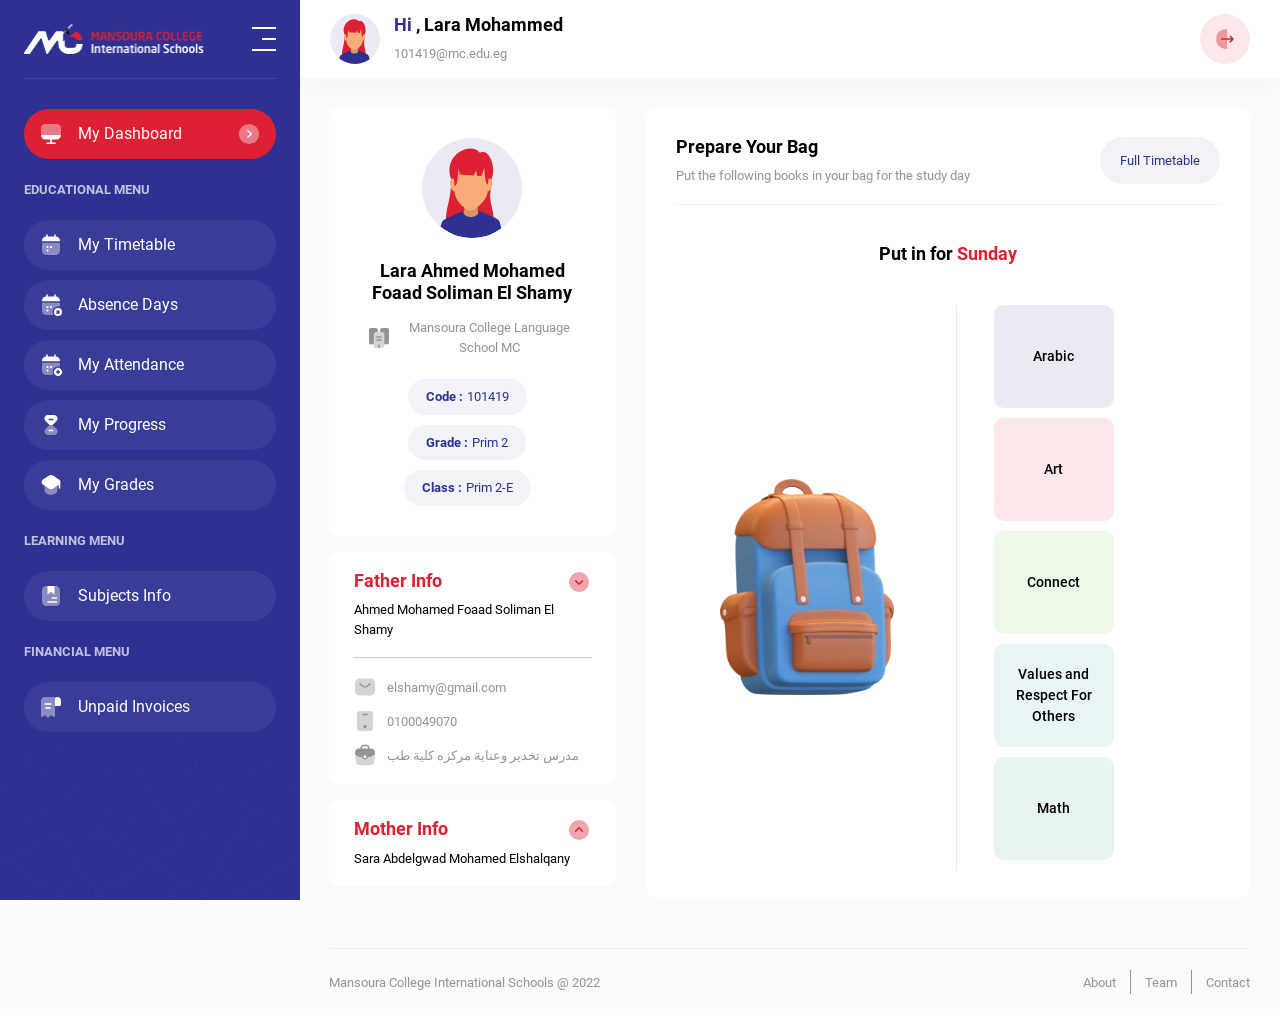
==== commit 2c75e093: "edit icons" ====
--- a/index.html
+++ b/index.html
@@ -305,7 +305,7 @@
 
                         <li>
                           <a href="#">
-                            <img src="assets/images/icons/envelope.svg" loading="lazy" alt="" />
+                            <img src="assets/images/icons/briefcase.svg" loading="lazy" alt="" />
 
                             <span>
                               مدرس تخدير وعناية مركزه كلية طب 
@@ -358,7 +358,7 @@
 
                         <li>
                           <a href="#">
-                            <img src="assets/images/icons/envelope.svg" loading="lazy" alt="" />
+                            <img src="assets/images/icons/briefcase.svg" loading="lazy" alt="" />
 
                             <span>
                               مدرس تخدير وعناية مركزه كلية طب 
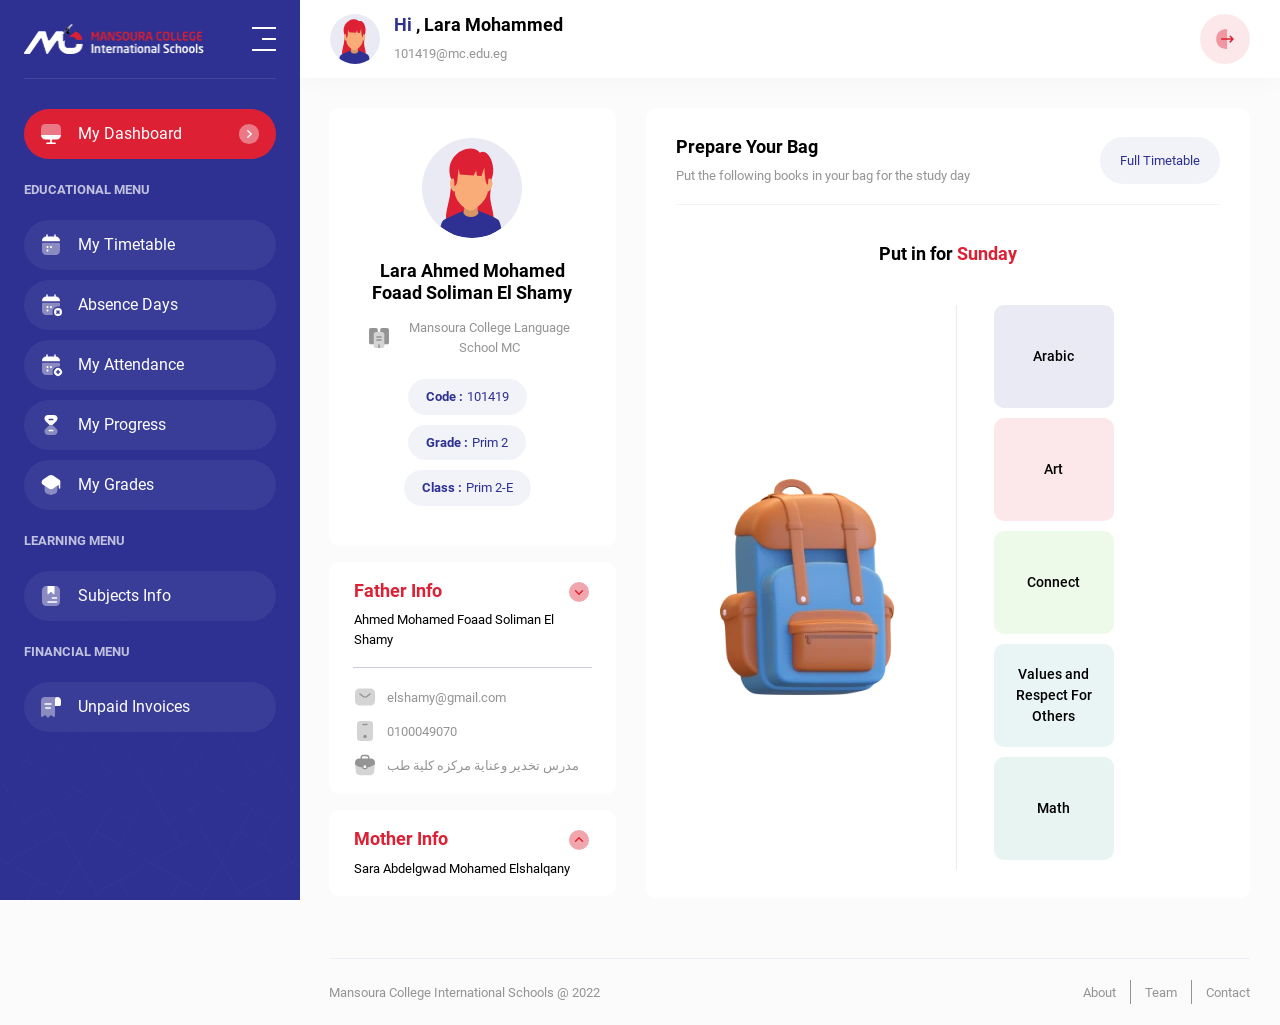
==== commit a0ab66af: "edit data" ====
--- a/index.html
+++ b/index.html
@@ -9,7 +9,6 @@
       masnoura college international schools
     </title>
     <link rel="shortcut icon" href="assets/images/navbar/icon.png" type="image/x-icon"/>
-    <link rel="stylesheet" href="assets/css/lib/all.min.css" />
     <link rel="stylesheet" href="assets/css/lib/animate.css" />
     <link rel="stylesheet" href="assets/css/lib/bootstrap.css" />
     <link rel="stylesheet" href="assets/css/lib/owl.carousel.min.css" />
@@ -127,7 +126,7 @@
           </li>
   
           <li class="nav-item">
-            <a href="#" class="nav-link">
+            <a href="absence.html" class="nav-link">
               <img src="assets/images/icons/absence.svg" loading="lazy" alt="" />
   
               <span>
@@ -137,7 +136,7 @@
           </li>
   
           <li class="nav-item">
-            <a href="#" class="nav-link">
+            <a href="attendance.html" class="nav-link">
               <img src="assets/images/icons/attendance.svg" loading="lazy" alt="" />
   
               <span>
@@ -147,7 +146,7 @@
           </li>
   
           <li class="nav-item">
-            <a href="#" class="nav-link">
+            <a href="progress.html" class="nav-link">
               <img src="assets/images/icons/progress.svg" loading="lazy" alt="" />
   
               <span>
@@ -173,7 +172,7 @@
           </li>
   
           <li class="nav-item">
-            <a href="#" class="nav-link">
+            <a href="subjects.html" class="nav-link">
               <img src="assets/images/icons/subjects.svg" loading="lazy" alt="" />
   
               <span>
@@ -189,7 +188,7 @@
           </li>
   
           <li class="nav-item">
-            <a href="#" class="nav-link">
+            <a href="unpaid.html" class="nav-link">
               <img src="assets/images/icons/invoices.svg" loading="lazy" alt="" />
   
               <span>
@@ -474,8 +473,6 @@
     <script src="assets/js/lib/jquery4.js"></script>
     <script src="assets/js/lib/popper.js"></script>
     <script src="assets/js/lib/bootstrap.js"></script>
-    <script src="assets/js/lib/owl.carousel.min.js"></script>
-    <script src="assets/js/lib/wow.min.js"></script>
     <script src="assets/js/main.js"></script>
   </body>
 </html>
--- a/assets/css/style.css
+++ b/assets/css/style.css
@@ -1422,6 +1422,50 @@
   display: none;
 }
 
+/*general desing for system layout */
+.table-responsive {
+  width: 100%;
+}
+.table-responsive table {
+  width: 100%;
+  border-radius: 10px;
+  overflow: hidden;
+  background-color: var(--light-color);
+}
+.table-responsive table th {
+  background-color: #3074A8 !important;
+  vertical-align: middle;
+  font-size: 14px;
+  font-weight: 700;
+  color: var(--light-color);
+  padding: 15px 14px;
+  text-align: center;
+  -webkit-border-end: 1px solid rgba(255, 255, 255, 0.1);
+          border-inline-end: 1px solid rgba(255, 255, 255, 0.1);
+}
+.table-responsive table tr {
+  -webkit-border-after: 1px solid rgba(221, 32, 52, 0.06);
+          border-block-end: 1px solid rgba(221, 32, 52, 0.06);
+}
+.table-responsive table tbody tr:last-child {
+  -webkit-border-after: 0px !important;
+          border-block-end: 0px !important;
+}
+.table-responsive table tbody tr th {
+  width: 120px;
+}
+.table-responsive table td {
+  width: 100px;
+  padding: 20px 11px;
+  -webkit-border-end: 1px solid rgba(221, 32, 52, 0.06);
+          border-inline-end: 1px solid rgba(221, 32, 52, 0.06);
+  transition: all 0.3s linear;
+}
+.table-responsive table td:last-child {
+  -webkit-border-end: 0px !important;
+          border-inline-end: 0px !important;
+}
+
 .main-contain {
   transition: all 0.1s linear;
   padding-top: 108px;
@@ -1473,6 +1517,52 @@
 }
 .main-contain .copyrights .copyrights-links li a:hover {
   color: var(--primary-color);
+}
+
+.general-head {
+  position: relative;
+  margin-bottom: 30px;
+}
+.general-head h1 {
+  font-size: 18px;
+  font-weight: 900;
+  color: var(--dark-color);
+  position: relative;
+  z-index: 9;
+  margin-bottom: 10px;
+}
+.general-head h1 span {
+  font-size: 18px;
+  font-weight: 900;
+  color: var(--dark-color);
+  color: var(--primary-color);
+}
+.general-head h1.arrow-contain {
+  width: -webkit-fit-content;
+  width: -moz-fit-content;
+  width: fit-content;
+  -webkit-padding-end: 36px;
+          padding-inline-end: 36px;
+}
+.general-head h1.arrow-contain::after {
+  content: "";
+  position: absolute;
+  width: 24px;
+  height: 24px;
+  background: url("../images/icons/top-arrow.svg") center/contain no-repeat;
+  top: calc(50% - 12px);
+  right: 0;
+  z-index: -1;
+  filter: var(--secondary-filter);
+  transform: rotate(180deg);
+  -webkit-animation: translateYReverse 1s linear infinite;
+          animation: translateYReverse 1s linear infinite;
+}
+.general-head p {
+  font-size: 13px;
+  font-weight: 500;
+  color: var(--gray-color);
+  margin: 0px;
 }
 
 /*start main profile*/
@@ -1547,9 +1637,6 @@
   -webkit-margin-end: 10px;
           margin-inline-end: 10px;
   margin-bottom: 10px;
-}
-.main-profile .user-profile-card .tags li:last-child {
-  margin-bottom: 0px;
 }
 .main-profile .user-profile-card .tags li a {
   padding: 8px 18px;
@@ -1922,8 +2009,8 @@
   text-align: center;
 }
 .time-table .table-responsive table tr {
-  -webkit-border-after: 1px solid rgba(255, 255, 255, 0.1);
-          border-block-end: 1px solid rgba(255, 255, 255, 0.1);
+  -webkit-border-after: 1px solid rgba(221, 32, 52, 0.06);
+          border-block-end: 1px solid rgba(221, 32, 52, 0.06);
 }
 .time-table .table-responsive table tbody tr:last-child {
   -webkit-border-after: 0px !important;
@@ -1937,6 +2024,7 @@
   padding: 20px 11px;
   -webkit-border-end: 1px solid rgba(221, 32, 52, 0.06);
           border-inline-end: 1px solid rgba(221, 32, 52, 0.06);
+  transition: all 0.3s linear;
 }
 .time-table .table-responsive table td:last-child {
   -webkit-border-end: 0px !important;
@@ -1953,8 +2041,14 @@
 .time-table .table-responsive table td.red {
   background-color: rgba(204, 216, 42, 0.06);
 }
+.time-table .table-responsive table td.red:hover {
+  transform: scale(1.2);
+}
 .time-table .table-responsive table td.blue {
   background-color: rgba(44, 54, 145, 0.06);
+}
+.time-table .table-responsive table td.blue:hover {
+  transform: scale(1.2);
 }
 .time-table .table-responsive table td.empty {
   background-color: var(--light-color);
@@ -1994,7 +2088,767 @@
 .time-table .table-responsive table td.dark-blue span {
   color: var(--light-color) !important;
 }
+.time-table .table-responsive table td.dark-blue:hover {
+  transform: scale(1.2);
+}
 
+/*start absence page*/
+.absence .general-head {
+  margin-bottom: 0px;
+}
+.absence .flex-data {
+  width: 100%;
+  display: flex;
+  align-items: center;
+  align-content: center;
+  justify-content: space-between;
+  margin-bottom: 30px;
+}
+.absence .flex-data .button-contain {
+  display: flex;
+  align-items: center;
+  align-content: center;
+}
+.absence .flex-data .button-contain .dropdown-state {
+  position: relative;
+  z-index: 99;
+}
+.absence .flex-data .button-contain .dropdown-state .state-contain {
+  width: 120px;
+  height: 49px;
+  display: flex;
+  align-items: center;
+  align-content: center;
+  justify-content: center;
+  position: relative;
+  z-index: 9;
+  background-color: var(--light-color);
+  border: 1px solid rgba(46, 49, 146, 0.06);
+  border-radius: 25px;
+}
+.absence .flex-data .button-contain .dropdown-state .state-contain::after {
+  content: "";
+  position: absolute;
+  width: 8px;
+  height: 12px;
+  background: url("../images/icons/dropdown_arrow.svg") center/contain no-repeat;
+  top: calc(50% - 6px);
+  right: 20px;
+  z-index: -1;
+  filter: var(--primary-filter);
+}
+.absence .flex-data .button-contain .dropdown-state .state-contain span {
+  font-size: 13px;
+  font-weight: 500;
+  color: var(--gray-color);
+  color: var(--dark-color);
+  -webkit-padding-end: 10px;
+          padding-inline-end: 10px;
+  display: block;
+}
+.absence .flex-data .button-contain .dropdown-state .state-list {
+  width: 120px;
+  padding: 5px 10px;
+  background-color: var(--light-color);
+  border: 1px solid rgba(46, 49, 146, 0.06);
+  position: absolute;
+  top: 100%;
+  left: 0;
+  z-index: 99;
+  border-radius: 10px;
+  transform: translateY(20px);
+  opacity: 0;
+  visibility: hidden;
+  transition: all 0.3s linear;
+}
+.absence .flex-data .button-contain .dropdown-state .state-list li {
+  padding: 10px 0px;
+  -webkit-border-after: 1px solid rgba(46, 49, 146, 0.06);
+          border-block-end: 1px solid rgba(46, 49, 146, 0.06);
+}
+.absence .flex-data .button-contain .dropdown-state .state-list li:last-child {
+  -webkit-border-after: 0px;
+          border-block-end: 0px;
+}
+.absence .flex-data .button-contain .dropdown-state .state-list li a {
+  font-size: 13px;
+  font-weight: 500;
+  color: var(--gray-color);
+  color: var(--dark-color);
+}
+.absence .flex-data .button-contain .dropdown-state .state-list li a:hover {
+  color: var(--primary-color);
+}
+.absence .flex-data .button-contain .dropdown-state:hover .state-list {
+  transform: translateY(0px);
+  opacity: 1;
+  visibility: visible;
+}
+.absence .flex-data .button-contain .history {
+  width: 49px;
+  height: 49px;
+  background-color: var(--light-color);
+  border: 1px solid rgba(46, 49, 146, 0.06);
+  border-radius: 50%;
+  display: flex;
+  align-items: center;
+  align-content: center;
+  justify-content: center;
+  overflow: hidden;
+  -webkit-margin-start: 10px;
+          margin-inline-start: 10px;
+}
+.absence .flex-data .button-contain .history img {
+  width: 24px;
+  height: 24px;
+  -o-object-fit: contain;
+     object-fit: contain;
+  filter: var(--primary-filter);
+}
+.absence .flex-data .button-contain .history:hover img {
+  -webkit-animation: fadeInRight 0.3s linear both;
+          animation: fadeInRight 0.3s linear both;
+}
+.absence .table-responsive td {
+  text-align: center;
+}
+.absence .table-responsive td.red {
+  background-color: rgba(221, 32, 52, 0.06);
+  color: var(--secondary-color);
+}
+.absence .table-responsive td.blue {
+  background-color: rgba(46, 49, 146, 0.06);
+  color: var(--primary-color);
+}
+.absence .table-responsive th.reason-head {
+  width: 50% !important;
+}
+
+/*start attendance page*/
+.attendace .table-responsive th.days {
+  min-width: 129px !important;
+}
+.attendace .table-responsive th.reason-head {
+  min-width: 320px !important;
+}
+.attendace .table-responsive td {
+  vertical-align: middle;
+  text-align: center;
+}
+.attendace .table-responsive td img {
+  width: 24px;
+  height: 24px;
+  -o-object-fit: contain;
+     object-fit: contain;
+  filter: var(--light-fitler);
+}
+.attendace .table-responsive td.gray {
+  background-color: var(--gray-color);
+}
+.attendace .table-responsive td.green {
+  background-color: #499832;
+}
+.attendace .table-responsive td.blue {
+  background-color: #2E3192;
+}
+.attendace .table-responsive td.red {
+  background-color: var(--secondary-color);
+}
+.attendace .table-responsive td.yellow {
+  background-color: #C4DD20;
+}
+.attendace .filter-colors {
+  width: 100%;
+  padding: 21px 0px 30px;
+  margin-bottom: 28px;
+  display: flex;
+  align-items: center;
+  align-content: center;
+  justify-content: flex-end;
+  border-bottom: 1px solid rgba(46, 49, 146, 0.06);
+}
+.attendace .filter-colors li {
+  -webkit-margin-end: 15px;
+          margin-inline-end: 15px;
+}
+.attendace .filter-colors li:last-child {
+  -webkit-margin-end: 0px;
+          margin-inline-end: 0px;
+}
+.attendace .filter-colors li a {
+  display: flex;
+  align-items: center;
+  align-content: center;
+  justify-content: center;
+}
+.attendace .filter-colors li a .color {
+  width: 17px;
+  height: 17px;
+  border-radius: 50%;
+  -webkit-margin-end: 8px;
+          margin-inline-end: 8px;
+}
+.attendace .filter-colors li a .color.green {
+  background-color: #499832;
+}
+.attendace .filter-colors li a .color.blue {
+  background-color: var(--primary-color);
+}
+.attendace .filter-colors li a .color.red {
+  background-color: var(--secondary-color);
+}
+.attendace .filter-colors li a .color.gray {
+  background-color: var(--gray-color);
+}
+.attendace .filter-colors li a .color.yellow {
+  background-color: #C4DD20;
+}
+.attendace .filter-colors li a span {
+  font-size: 13px;
+  font-weight: 500;
+  color: var(--gray-color);
+  font-weight: 700;
+}
+
+/*start progress page*/
+.progress-contain .progress-data {
+  width: 100%;
+  margin-bottom: 28px;
+  padding: 15px 40px;
+  background-color: var(--light-color);
+  border-radius: 10px;
+  display: flex;
+  align-items: center;
+  align-content: center;
+  justify-content: space-between;
+  position: relative;
+  z-index: 9;
+}
+.progress-contain .progress-data::after {
+  content: "";
+  position: absolute;
+  width: 30px;
+  height: 30px;
+  background: url("../images/icons/top-arrow.svg") center/contain no-repeat;
+  transform: rotate(90deg);
+  z-index: -1;
+  top: calc(50% - 15px);
+  left: calc(50% - 15px);
+  filter: var(--secondary-filter);
+}
+.progress-contain .progress-data .button-list {
+  width: 45%;
+  height: 50px;
+  display: flex;
+  align-items: center;
+  align-content: center;
+  justify-content: center;
+  border-radius: 25px;
+  overflow: hidden;
+  position: relative;
+  z-index: 9;
+}
+.progress-contain .progress-data .button-list li {
+  width: 50%;
+  height: 100%;
+}
+.progress-contain .progress-data .button-list li a {
+  width: 100%;
+  height: 100%;
+  background-color: rgba(46, 49, 146, 0.06);
+  position: relative;
+  z-index: 9;
+  display: flex;
+  align-items: center;
+  align-content: center;
+  justify-content: center;
+  color: var(--primary-color);
+  font-size: 14px;
+  font-weight: 700;
+}
+.progress-contain .progress-data .button-list li a::after, .progress-contain .progress-data .button-list li a::before {
+  content: "";
+  position: absolute;
+  width: 0px;
+  height: 100%;
+  background-color: var(--primary-color);
+  top: 0;
+  z-index: -1;
+  transition: all 0.3s linear;
+}
+.progress-contain .progress-data .button-list li a::after {
+  left: 0;
+}
+.progress-contain .progress-data .button-list li a::before {
+  right: 0px;
+}
+.progress-contain .progress-data .button-list li a:hover, .progress-contain .progress-data .button-list li a.active {
+  color: var(--light-color);
+}
+.progress-contain .progress-data .button-list li a:hover::after, .progress-contain .progress-data .button-list li a:hover::before, .progress-contain .progress-data .button-list li a.active::after, .progress-contain .progress-data .button-list li a.active::before {
+  width: 55%;
+}
+.progress-contain td {
+  text-align: center;
+}
+.progress-contain td img {
+  width: 24px;
+  height: 24px;
+  -o-object-fit: contain;
+     object-fit: contain;
+  filter: var(--secondary-filter);
+}
+.progress-contain th.situation {
+  min-width: 380px !important;
+}
+
+/*start subjects page*/
+.subjects .subject-box {
+  width: 100%;
+  padding: 22px 24px;
+  background-color: var(--light-color);
+  border-radius: 10px;
+  transition: all 0.3s linear;
+}
+.subjects .subject-box h2 {
+  font-size: 18px;
+  font-weight: 900;
+  color: var(--dark-color);
+  margin: 0px;
+}
+.subjects .subject-box .contact-list {
+  margin: 20px 0px;
+}
+.subjects .subject-box .contact-list li {
+  margin-bottom: 10px;
+}
+.subjects .subject-box .contact-list li:last-child {
+  margin-bottom: 0px;
+}
+.subjects .subject-box .contact-list li a {
+  display: flex;
+  align-items: center;
+  align-content: center;
+}
+.subjects .subject-box .contact-list li a img {
+  width: 24px;
+  height: 24px;
+  -o-object-fit: contain;
+     object-fit: contain;
+  -webkit-margin-end: 8px;
+          margin-inline-end: 8px;
+  filter: var(--gray-filter);
+}
+.subjects .subject-box .contact-list li a span {
+  font-size: 13px;
+  font-weight: 500;
+  color: var(--gray-color);
+}
+.subjects .subject-box .contact-list li a:hover img {
+  -webkit-animation: tada 0.3s linear both;
+          animation: tada 0.3s linear both;
+  filter: var(--primary-filter);
+}
+.subjects .subject-box .contact-list li a:hover span {
+  color: var(--primary-color);
+}
+.subjects .subject-box .button-cotnain {
+  display: flex;
+  align-items: center;
+  align-content: center;
+  justify-content: space-between;
+}
+.subjects .subject-box .button-cotnain .time {
+  width: calc(100% - 53px);
+  height: 40px;
+  background-color: var(--secondary-color);
+  border-radius: 20px;
+  color: var(--light-color);
+  font-weight: 900;
+  font-size: 16px;
+  display: flex;
+  align-items: center;
+  align-content: center;
+  justify-content: center;
+}
+.subjects .subject-box .button-cotnain .word-btn {
+  width: 40px;
+  height: 40px;
+  background-color: rgba(46, 49, 146, 0.06);
+  border-radius: 50%;
+  border: 1px solid rgba(46, 49, 146, 0.1);
+  display: flex;
+  align-items: center;
+  align-content: center;
+  justify-content: center;
+  overflow: hidden;
+}
+.subjects .subject-box .button-cotnain .word-btn img {
+  width: 20px;
+  height: 20px;
+  -o-object-fit: contain;
+     object-fit: contain;
+}
+.subjects .subject-box .button-cotnain .word-btn:hover img {
+  -webkit-animation: fadeInRight 0.3s linear both;
+          animation: fadeInRight 0.3s linear both;
+}
+.subjects .subject-box:hover {
+  transform: translateY(-10px);
+}
+.subjects .subject-box:hover h2 {
+  color: var(--primary-color);
+}
+
+/*start unpaid page*/
+.unpaid .unpaid-box {
+  width: 100%;
+  padding: 22px 24px;
+  background-color: var(--light-color);
+  border-radius: 10px;
+  transition: all 0.3s linear;
+}
+.unpaid .unpaid-box .flex-data {
+  display: flex;
+  align-items: center;
+  align-content: center;
+  justify-content: space-between;
+}
+.unpaid .unpaid-box .flex-data .payment-btn {
+  width: 125px;
+  height: 30px;
+  display: flex;
+  align-items: center;
+  align-content: center;
+  justify-content: center;
+  background-color: rgba(46, 49, 145, 0.06);
+  border-radius: 50px;
+  position: relative;
+  z-index: 9;
+  overflow: hidden;
+}
+.unpaid .unpaid-box .flex-data .payment-btn::after {
+  content: "";
+  position: absolute;
+  width: 100%;
+  height: 100%;
+  background-color: var(--primary-color);
+  top: 0;
+  left: 0;
+  z-index: -1;
+  transition: all 0.3s linear;
+  -webkit-clip-path: polygon(49% 0, 49% 0, 49% 100%, 49% 100%);
+          clip-path: polygon(49% 0, 49% 0, 49% 100%, 49% 100%);
+}
+.unpaid .unpaid-box .flex-data .payment-btn span {
+  color: var(--primary-color);
+  font-size: 13px;
+}
+.unpaid .unpaid-box .flex-data .payment-btn span.name {
+  font-weight: 900;
+  -webkit-margin-end: 4px;
+          margin-inline-end: 4px;
+}
+.unpaid .unpaid-box .flex-data .payment-btn span.data {
+  font-weight: 500;
+}
+.unpaid .unpaid-box .flex-data .payment-btn:hover::after {
+  -webkit-animation: sideClip 0.3s linear;
+          animation: sideClip 0.3s linear;
+  -webkit-clip-path: polygon(100% 0, 0 0, 0 100%, 100% 100%);
+          clip-path: polygon(100% 0, 0 0, 0 100%, 100% 100%);
+}
+.unpaid .unpaid-box .flex-data .payment-btn:hover span {
+  color: var(--light-color);
+}
+.unpaid .unpaid-box .flex-data .payment-btn span {
+  font-size: 11px !important;
+}
+.unpaid .unpaid-box h2 {
+  font-size: 18px;
+  font-weight: 900;
+  color: var(--dark-color);
+  margin: 0px;
+}
+.unpaid .unpaid-box .contact-list {
+  margin: 20px 0px;
+}
+.unpaid .unpaid-box .contact-list li {
+  margin-bottom: 10px;
+}
+.unpaid .unpaid-box .contact-list li:last-child {
+  margin-bottom: 0px;
+}
+.unpaid .unpaid-box .contact-list li a {
+  display: flex;
+  align-items: center;
+  align-content: center;
+}
+.unpaid .unpaid-box .contact-list li a img {
+  width: 24px;
+  height: 24px;
+  -o-object-fit: contain;
+     object-fit: contain;
+  -webkit-margin-end: 8px;
+          margin-inline-end: 8px;
+  filter: var(--gray-filter);
+}
+.unpaid .unpaid-box .contact-list li a span {
+  font-size: 13px;
+  font-weight: 500;
+  color: var(--gray-color);
+}
+.unpaid .unpaid-box .contact-list li a b {
+  font-size: 13px;
+  font-weight: 500;
+  color: var(--gray-color);
+  color: var(--dark-color);
+  font-weight: 700;
+}
+.unpaid .unpaid-box .contact-list li a:hover img {
+  -webkit-animation: tada 0.3s linear both;
+          animation: tada 0.3s linear both;
+  filter: var(--primary-filter);
+}
+.unpaid .unpaid-box .contact-list li a:hover span, .unpaid .unpaid-box .contact-list li a:hover b {
+  color: var(--primary-color);
+}
+.unpaid .unpaid-box .total-amount {
+  display: flex;
+  align-items: center;
+  align-content: center;
+  justify-content: space-between;
+  padding-top: 18px;
+  border-top: 1px solid rgba(148, 148, 148, 0.2);
+}
+.unpaid .unpaid-box .total-amount .contain .title {
+  font-size: 13px;
+  font-weight: 500;
+  color: var(--gray-color);
+  margin: 0px;
+}
+.unpaid .unpaid-box .total-amount .contain .price {
+  font-size: 22px;
+  font-weight: 900;
+  color: var(--secondary-color);
+  margin: 5px 0px 0px;
+}
+.unpaid .unpaid-box .total-amount .contain .price span {
+  font-size: 13px;
+  font-weight: 900;
+}
+.unpaid .unpaid-box .total-amount .read-more-btn {
+  width: 40px;
+  height: 40px;
+  background-color: rgba(46, 49, 146, 0.06);
+  border-radius: 50%;
+  border: 1px solid rgba(46, 49, 146, 0.1);
+  display: flex;
+  align-items: center;
+  align-content: center;
+  justify-content: center;
+  overflow: hidden;
+}
+.unpaid .unpaid-box .total-amount .read-more-btn img {
+  width: 20px;
+  height: 20px;
+  -o-object-fit: contain;
+     object-fit: contain;
+  filter: var(--primary-filter);
+}
+.unpaid .unpaid-box .total-amount .read-more-btn:hover img {
+  -webkit-animation: fadeInRight 0.3s linear both;
+          animation: fadeInRight 0.3s linear both;
+}
+.unpaid .unpaid-box:hover {
+  transform: translateY(-10px);
+}
+.unpaid .unpaid-box:hover h2 {
+  color: var(--primary-color);
+}
+
+/*modal style*/
+.modal.fade {
+  transition: all 0.3s linear;
+  transform: translateY(30px);
+  padding: 0px;
+}
+.modal.fade .modal-dialog {
+  max-width: 80%;
+}
+.modal.fade .modal-dialog .modal-content {
+  border: 0px;
+  border-radius: 10px;
+  overflow: hidden;
+  padding: 0px;
+}
+.modal.fade .modal-dialog .modal-content .modal-body {
+  padding: 48px 50px;
+}
+.modal.fade .modal-dialog .modal-content .modal-body .flex-data {
+  width: 100%;
+  margin-bottom: 40px;
+  padding-bottom: 40px;
+  border-bottom: 1px solid rgba(148, 148, 148, 0.2);
+  display: flex;
+  align-items: flex-start;
+  align-content: flex-start;
+  justify-content: space-between;
+}
+.modal.fade .modal-dialog .modal-content .modal-body .flex-data .contain h1 {
+  font-size: 18px;
+  font-weight: 900;
+  color: var(--dark-color);
+  font-size: 25px;
+  margin: 0px;
+}
+.modal.fade .modal-dialog .modal-content .modal-body .flex-data .contain p {
+  font-size: 13px;
+  font-weight: 500;
+  color: var(--gray-color);
+  margin: 9px 0px 18px;
+  font-size: 16px;
+}
+.modal.fade .modal-dialog .modal-content .modal-body .flex-data .contain .list {
+  display: flex;
+  align-items: center;
+  align-content: center;
+}
+.modal.fade .modal-dialog .modal-content .modal-body .flex-data .contain .list li {
+  -webkit-margin-end: 62px;
+          margin-inline-end: 62px;
+}
+.modal.fade .modal-dialog .modal-content .modal-body .flex-data .contain .list li span {
+  font-size: 16px;
+}
+.modal.fade .modal-dialog .modal-content .modal-body .flex-data .contain .list li span.title {
+  font-weight: 500;
+  color: var(--dark-color);
+}
+.modal.fade .modal-dialog .modal-content .modal-body .flex-data .contain .list li span.data {
+  font-weight: 700;
+  color: var(--primary-color);
+}
+.modal.fade .modal-dialog .modal-content .modal-body .flex-data .close-modal-icon {
+  width: 40px;
+  height: 40px;
+  display: flex;
+}
+.modal.fade .modal-dialog .modal-content .modal-body .flex-data .close-modal-icon img {
+  width: 100%;
+  height: 100%;
+  -o-object-fit: contain;
+     object-fit: contain;
+  filter: var(--secondary-filter);
+}
+.modal.fade .modal-dialog .modal-content .modal-body .flex-data .close-modal-icon:hover img {
+  -webkit-animation: tada 0.3s linear both;
+          animation: tada 0.3s linear both;
+}
+.modal.fade .modal-dialog .modal-content .modal-body .table-responsive {
+  margin-bottom: 40px;
+}
+.modal.fade .modal-dialog .modal-content .modal-body .table-responsive td, .modal.fade .modal-dialog .modal-content .modal-body .table-responsive th {
+  text-align: center;
+}
+.modal.fade .modal-dialog .modal-content .modal-body .total-amount {
+  display: flex;
+  align-items: center;
+  align-content: center;
+  justify-content: space-between;
+}
+.modal.fade .modal-dialog .modal-content .modal-body .total-amount .flex-price {
+  display: flex;
+  align-items: center;
+  align-content: center;
+  justify-content: flex-start;
+}
+.modal.fade .modal-dialog .modal-content .modal-body .total-amount .contain .title {
+  font-size: 13px;
+  font-weight: 500;
+  color: var(--gray-color);
+  margin: 0px;
+}
+.modal.fade .modal-dialog .modal-content .modal-body .total-amount .contain .price {
+  font-size: 22px;
+  font-weight: 900;
+  color: var(--secondary-color);
+  margin: 5px 0px 0px;
+}
+.modal.fade .modal-dialog .modal-content .modal-body .total-amount .contain .price span {
+  font-size: 13px;
+  font-weight: 900;
+}
+.modal.fade .modal-dialog .modal-content .modal-body .total-amount .contain:nth-child(1) {
+  -webkit-margin-end: 100px;
+          margin-inline-end: 100px;
+}
+.modal.fade .modal-dialog .modal-content .modal-body .total-amount .print-btn {
+  width: 172px;
+  height: 50px;
+  display: flex;
+  align-items: center;
+  align-content: center;
+  justify-content: center;
+  border-radius: 25px;
+  background-color: var(--primary-color);
+  outline: 1px solid var(--primary-color);
+  overflow: hidden;
+  z-index: 9;
+  position: relative;
+}
+.modal.fade .modal-dialog .modal-content .modal-body .total-amount .print-btn img {
+  width: 24px;
+  height: 24px;
+  -o-object-fit: contain;
+     object-fit: contain;
+  -webkit-margin-end: 8px;
+          margin-inline-end: 8px;
+  filter: var(--light-fitler);
+}
+.modal.fade .modal-dialog .modal-content .modal-body .total-amount .print-btn span {
+  color: var(--light-color);
+  font-size: 16px;
+  font-weight: 700;
+}
+.modal.fade .modal-dialog .modal-content .modal-body .total-amount .print-btn::after, .modal.fade .modal-dialog .modal-content .modal-body .total-amount .print-btn::before {
+  content: "";
+  position: absolute;
+  top: 0;
+  z-index: -1;
+  background-color: var(--light-color);
+  width: 0px;
+  height: 100%;
+  transition: all 0.3s linear;
+}
+.modal.fade .modal-dialog .modal-content .modal-body .total-amount .print-btn::after {
+  left: 0;
+}
+.modal.fade .modal-dialog .modal-content .modal-body .total-amount .print-btn::before {
+  right: 0;
+}
+.modal.fade .modal-dialog .modal-content .modal-body .total-amount .print-btn:hover::after, .modal.fade .modal-dialog .modal-content .modal-body .total-amount .print-btn:hover::before {
+  width: 51%;
+}
+.modal.fade .modal-dialog .modal-content .modal-body .total-amount .print-btn:hover span {
+  color: var(--primary-color);
+}
+.modal.fade .modal-dialog .modal-content .modal-body .total-amount .print-btn:hover img {
+  -webkit-animation: tada 0.3s linear both;
+          animation: tada 0.3s linear both;
+  filter: var(--primary-filter);
+}
+.modal.fade.show {
+  transform: translateY(0px);
+  padding: 0px !important;
+}
+
+@media (min-width: 1550px) {
+  .main-profile .prepare-box .subjects-contain .subject-list li a {
+    width: 180px;
+    height: 150px;
+  }
+}
 @media (max-width: 1100px) {
   .top-nav {
     width: 100% !important;
@@ -2127,13 +2981,85 @@
   .prepare-box .subjects-contain .subject-list li a {
     width: 107px !important;
   }
-  .time-table .table-responsive::-webkit-scrollbar, .time-table .table-responsive::-webkit-scrollbar-track {
+  .table-responsive::-webkit-scrollbar, .table-responsive::-webkit-scrollbar-track {
     height: 10px !important;
   }
-  .time-table .table-responsive table tbody tr th {
+  .table-responsive table tbody tr th {
     min-width: 120px;
   }
-  .time-table .table-responsive table td {
-    min-width: 100px;
+  .table-responsive table td {
+    min-width: 105px;
+  }
+}
+@media (max-width: 500px) {
+  .absence .flex-data {
+    flex-direction: column;
+    justify-content: flex-start;
+    align-content: space-between;
+    align-items: flex-start;
+  }
+  .absence .flex-data .general-head {
+    margin-bottom: 10px;
+  }
+  .absence th {
+    min-width: 140px !important;
+  }
+  .progress-contain .progress-data {
+    flex-direction: column !important;
+  }
+  .progress-contain .progress-data::after {
+    transform: rotate(180deg) !important;
+  }
+  .progress-contain .progress-data .button-list {
+    width: 100% !important;
+  }
+  .progress-contain .progress-data .button-list:first-child {
+    margin-bottom: 30px !important;
+  }
+  .progress-contain .progress-data .button-list:last-child {
+    margin-top: 30px !important;
+  }
+  .modal-dialog {
+    max-width: 100% !important;
+    margin: 40px 0px 0px 0px !important;
+  }
+  .modal-dialog .modal-body {
+    padding: 25px 15px !important;
+  }
+  .modal-dialog .close-modal-icon {
+    position: absolute;
+    top: 30px;
+    right: 30px;
+  }
+  .modal-dialog .flex-data {
+    margin-bottom: 15px !important;
+    padding-bottom: 15px !important;
+  }
+  .modal-dialog .flex-data .list {
+    flex-direction: column;
+    justify-content: flex-start;
+    align-items: flex-start;
+    align-content: flex-start;
+  }
+  .modal-dialog .flex-data .list li {
+    width: 100%;
+    margin-bottom: 10px;
+    -webkit-margin-end: 0px !important;
+            margin-inline-end: 0px !important;
+  }
+  .modal-dialog .total-amount {
+    width: 100%;
+    flex-direction: column;
+    justify-content: flex-start;
+    align-items: flex-start;
+    align-content: flex-start;
+  }
+  .modal-dialog .total-amount .flex-price {
+    width: 100%;
+    margin-bottom: 15px;
+    justify-content: space-between !important;
+  }
+  .modal-dialog .total-amount .flex-price .contain {
+    margin: 0px !important;
   }
 }/*# sourceMappingURL=style.css.map */
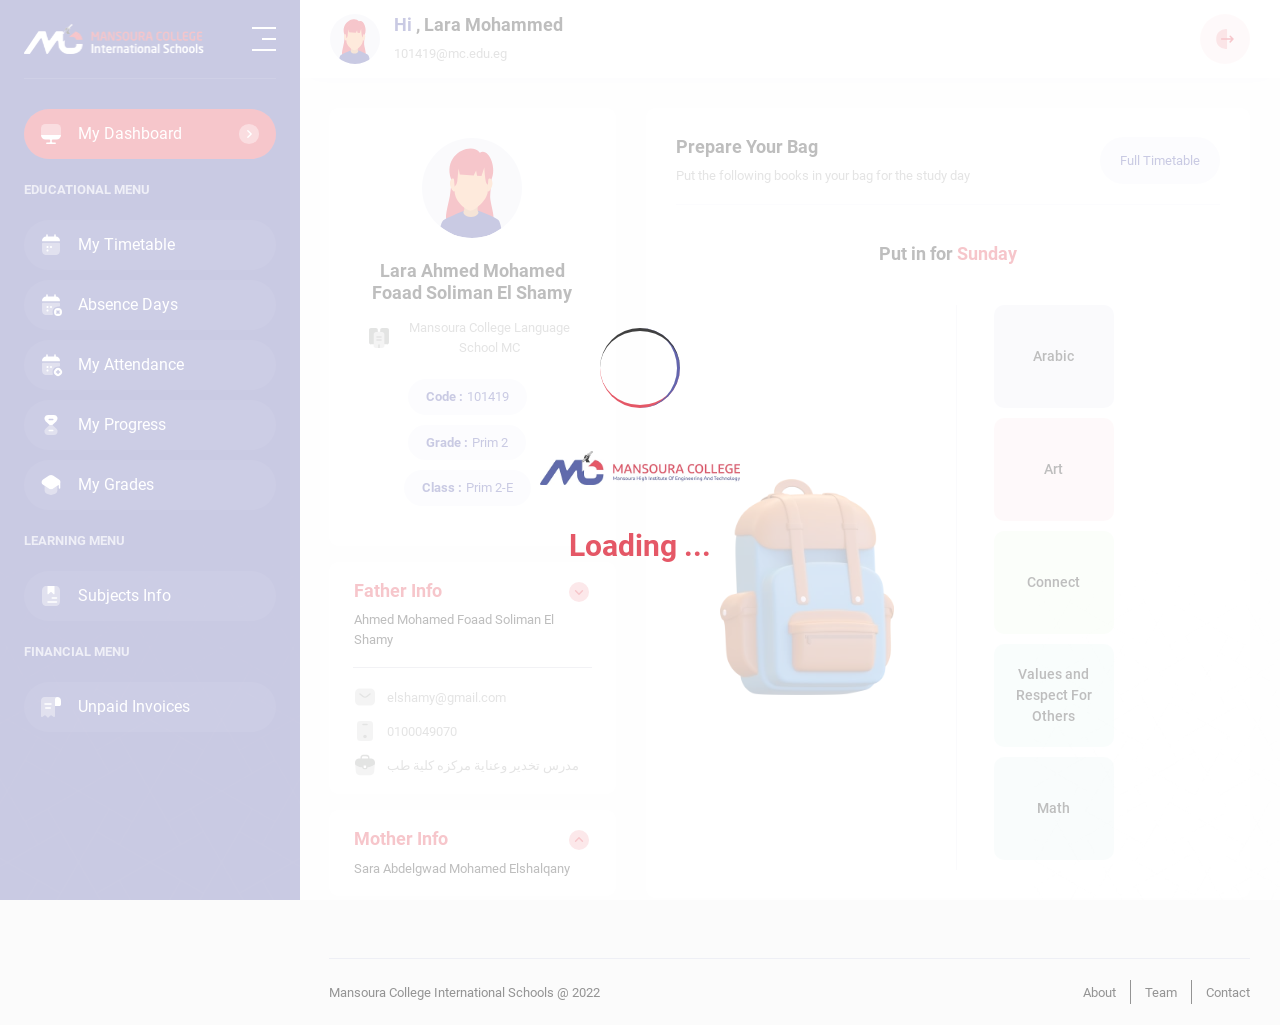
==== commit 027cb584: "add loading page" ====
--- a/index.html
+++ b/index.html
@@ -156,7 +156,7 @@
           </li>
   
           <li class="nav-item">
-            <a href="#" class="nav-link">
+            <a href="grades.html" class="nav-link">
               <img src="assets/images/icons/grades.svg" loading="lazy" alt="" />
   
               <span>
@@ -468,6 +468,22 @@
         </div>
       </div>  
     </main>
+
+    <div class="loading-page">
+      <div class="contain">
+        <div class="wrapper">
+          <div class="inner one"></div>
+          <div class="inner two"></div>
+          <div class="inner three"></div>
+        </div>
+
+        <img src="assets/images/navbar/color_logo.webp" alt="" />
+
+        <h1>
+          Loading ...
+        </h1>
+      </div>
+    </div>
     
 
     <script src="assets/js/lib/jquery4.js"></script>
--- a/assets/css/style.css
+++ b/assets/css/style.css
@@ -1019,6 +1019,54 @@
   }
   50% {
     transform: translateY(-2px) rotate(180deg);
+  }
+}
+@-webkit-keyframes rotate-one {
+  0% {
+    transform: rotateX(35deg) rotateY(-45deg) rotateZ(0deg);
+  }
+  100% {
+    transform: rotateX(35deg) rotateY(-45deg) rotateZ(360deg);
+  }
+}
+@keyframes rotate-one {
+  0% {
+    transform: rotateX(35deg) rotateY(-45deg) rotateZ(0deg);
+  }
+  100% {
+    transform: rotateX(35deg) rotateY(-45deg) rotateZ(360deg);
+  }
+}
+@-webkit-keyframes rotate-two {
+  0% {
+    transform: rotateX(50deg) rotateY(10deg) rotateZ(0deg);
+  }
+  100% {
+    transform: rotateX(50deg) rotateY(10deg) rotateZ(360deg);
+  }
+}
+@keyframes rotate-two {
+  0% {
+    transform: rotateX(50deg) rotateY(10deg) rotateZ(0deg);
+  }
+  100% {
+    transform: rotateX(50deg) rotateY(10deg) rotateZ(360deg);
+  }
+}
+@-webkit-keyframes rotate-three {
+  0% {
+    transform: rotateX(35deg) rotateY(55deg) rotateZ(0deg);
+  }
+  100% {
+    transform: rotateX(35deg) rotateY(55deg) rotateZ(360deg);
+  }
+}
+@keyframes rotate-three {
+  0% {
+    transform: rotateX(35deg) rotateY(55deg) rotateZ(0deg);
+  }
+  100% {
+    transform: rotateX(35deg) rotateY(55deg) rotateZ(360deg);
   }
 }
 :root {
@@ -2336,6 +2384,16 @@
   left: calc(50% - 15px);
   filter: var(--secondary-filter);
 }
+.progress-contain .progress-data.flex-column-progress-data {
+  flex-direction: column;
+}
+.progress-contain .progress-data.flex-column-progress-data::after {
+  display: none;
+}
+.progress-contain .progress-data.flex-column-progress-data .button-list {
+  width: 100%;
+  margin-bottom: 20px;
+}
 .progress-contain .progress-data .button-list {
   width: 45%;
   height: 50px;
@@ -2388,6 +2446,69 @@
 .progress-contain .progress-data .button-list li a:hover::after, .progress-contain .progress-data .button-list li a:hover::before, .progress-contain .progress-data .button-list li a.active::after, .progress-contain .progress-data .button-list li a.active::before {
   width: 55%;
 }
+.progress-contain .progress-data .week-list {
+  width: 100%;
+  display: flex;
+  align-items: center;
+  align-content: center;
+  justify-content: center;
+}
+.progress-contain .progress-data .week-list li {
+  -webkit-margin-end: 14px;
+          margin-inline-end: 14px;
+}
+.progress-contain .progress-data .week-list li:last-child {
+  -webkit-margin-end: 0px;
+          margin-inline-end: 0px;
+}
+.progress-contain .progress-data .week-list li a {
+  width: 170px;
+  height: 50px;
+  border-radius: 25px;
+  position: relative;
+  z-index: 9;
+  display: flex;
+  align-items: center;
+  align-content: center;
+  justify-content: center;
+  overflow: hidden;
+}
+.progress-contain .progress-data .week-list li a::after, .progress-contain .progress-data .week-list li a::before {
+  content: "";
+  position: absolute;
+  width: 0px;
+  height: 100%;
+  top: 0;
+  z-index: -1;
+  transition: all 0.3s linear;
+}
+.progress-contain .progress-data .week-list li a::after {
+  left: 0;
+}
+.progress-contain .progress-data .week-list li a::before {
+  right: 0px;
+}
+.progress-contain .progress-data .week-list li a:hover, .progress-contain .progress-data .week-list li a.active {
+  color: var(--light-color) !important;
+}
+.progress-contain .progress-data .week-list li a:hover::after, .progress-contain .progress-data .week-list li a:hover::before, .progress-contain .progress-data .week-list li a.active::after, .progress-contain .progress-data .week-list li a.active::before {
+  width: 55%;
+}
+.progress-contain .progress-data .week-list.danger-color li a {
+  background-color: rgba(221, 32, 52, 0.06);
+  color: var(--secondary-color);
+}
+.progress-contain .progress-data .week-list.danger-color li a::after, .progress-contain .progress-data .week-list.danger-color li a::before {
+  background-color: var(--secondary-color);
+}
+.progress-contain .progress-data .week-list.blue-color li a {
+  background-color: rgba(46, 49, 146, 0.06);
+  color: var(--primary-color);
+  width: 217px !important;
+}
+.progress-contain .progress-data .week-list.blue-color li a::after, .progress-contain .progress-data .week-list.blue-color li a::before {
+  background-color: var(--primary-color);
+}
 .progress-contain td {
   text-align: center;
 }
@@ -2400,6 +2521,21 @@
 }
 .progress-contain th.situation {
   min-width: 380px !important;
+}
+.progress-contain th.score {
+  width: 12%;
+}
+.progress-contain th.dark-blue {
+  background-color: #1A486B !important;
+}
+.progress-contain th.red-bk {
+  background-color: var(--secondary-color) !important;
+}
+.progress-contain .red {
+  background-color: rgba(221, 32, 52, 0.06);
+}
+.progress-contain .blue {
+  background-color: rgba(46, 49, 146, 0.06);
 }
 
 /*start subjects page*/
@@ -2665,6 +2801,200 @@
 }
 .unpaid .unpaid-box:hover h2 {
   color: var(--primary-color);
+}
+
+/*start grades page*/
+.grades th.comments {
+  min-width: 320px;
+}
+.grades td {
+  text-align: center;
+}
+.grades td.red {
+  background-color: rgba(221, 32, 52, 0.2);
+}
+.grades td.blue {
+  background-color: rgba(46, 49, 146, 0.2);
+}
+.grades td.green {
+  background-color: rgba(73, 152, 50, 0.2);
+}
+.grades td.yellow {
+  background-color: rgba(196, 221, 32, 0.2);
+}
+.grades .filter-colors {
+  width: 100%;
+  padding: 21px 0px 30px;
+  margin-bottom: 28px;
+  display: flex;
+  align-items: center;
+  align-content: center;
+  justify-content: flex-start;
+  border-bottom: 1px solid rgba(46, 49, 146, 0.06);
+}
+.grades .filter-colors li {
+  -webkit-margin-end: 15px;
+          margin-inline-end: 15px;
+}
+.grades .filter-colors li:last-child {
+  -webkit-margin-end: 0px;
+          margin-inline-end: 0px;
+}
+.grades .filter-colors li a {
+  display: flex;
+  align-items: center;
+  align-content: center;
+  justify-content: center;
+}
+.grades .filter-colors li a .color {
+  width: 17px;
+  height: 17px;
+  border-radius: 50%;
+  -webkit-margin-end: 8px;
+          margin-inline-end: 8px;
+}
+.grades .filter-colors li a .color.green {
+  background-color: #499832;
+}
+.grades .filter-colors li a .color.blue {
+  background-color: var(--primary-color);
+}
+.grades .filter-colors li a .color.red {
+  background-color: var(--secondary-color);
+}
+.grades .filter-colors li a .color.gray {
+  background-color: var(--gray-color);
+}
+.grades .filter-colors li a .color.yellow {
+  background-color: #C4DD20;
+}
+.grades .filter-colors li a span {
+  font-size: 13px;
+  font-weight: 500;
+  color: var(--gray-color);
+  font-weight: 700;
+}
+.grades .comment {
+  width: 100%;
+  margin-top: 30px;
+  padding: 22px 24px;
+  background-color: var(--light-color);
+  border-radius: 10px;
+  display: flex;
+  align-items: center;
+  align-content: center;
+  justify-content: space-between;
+  transition: all 0.3s linear;
+}
+.grades .comment .image-content {
+  width: 50px;
+  height: 50px;
+  outline: 1px solid var(--primary-color);
+  background-color: var(--primary-color);
+  display: flex;
+  align-items: center;
+  align-content: center;
+  justify-content: center;
+  border-radius: 50%;
+  overflow: hidden;
+  position: relative;
+  z-index: 9;
+}
+.grades .comment .image-content::after {
+  content: "";
+  position: absolute;
+  width: 100%;
+  height: 100%;
+  background-color: var(--light-color);
+  transform: scale(0);
+  top: 0;
+  left: 0;
+  border-radius: 50%;
+  z-index: -1;
+  transition: all 0.3s linear;
+}
+.grades .comment .image-content img {
+  width: 24px;
+  height: 24px;
+  -o-object-fit: contain;
+     object-fit: contain;
+  filter: var(--light-fitler);
+}
+.grades .comment .contain {
+  width: calc(100% - 70px);
+}
+.grades .comment .contain h2 {
+  color: var(--primary-color);
+  font-size: 16px;
+  font-weight: 900;
+  margin: 0px;
+}
+.grades .comment .contain p {
+  font-size: 13px;
+  font-weight: 500;
+  color: var(--gray-color);
+}
+.grades .comment .contain p.desc {
+  color: var(--dark-color);
+  margin: 8px 0px;
+}
+.grades .comment .contain p.sub-desc {
+  color: var(--secondary-color);
+  margin: 0px;
+}
+.grades .comment:hover {
+  transform: translateY(-10px);
+}
+.grades .comment:hover .image-content::after {
+  transform: scale(1);
+}
+.grades .comment:hover .image-content img {
+  -webkit-animation: fadeInRight 0.3s linear both;
+          animation: fadeInRight 0.3s linear both;
+  filter: var(--primary-filter);
+}
+
+.student-grade {
+  width: 100%;
+  margin-bottom: 30px;
+  background-color: var(--secondary-color);
+  padding: 22px 24px;
+  border-radius: 10px;
+}
+.student-grade h2 {
+  font-size: 18px;
+  font-weight: 900;
+  color: var(--dark-color);
+  color: var(--light-color) !important;
+  margin-bottom: 8px;
+}
+.student-grade .grade-list {
+  display: flex;
+  align-items: center;
+  align-content: center;
+}
+.student-grade .grade-list li {
+  padding: 0px 18px;
+}
+.student-grade .grade-list li:first-child {
+  -webkit-padding-start: 0px;
+          padding-inline-start: 0px;
+  -webkit-border-end: 1px solid rgba(255, 255, 255, 0.7);
+          border-inline-end: 1px solid rgba(255, 255, 255, 0.7);
+}
+.student-grade .grade-list li:last-child {
+  -webkit-padding-end: 0px;
+          padding-inline-end: 0px;
+}
+.student-grade .grade-list li span {
+  font-size: 13px;
+  font-weight: 500;
+  color: var(--gray-color);
+  color: rgba(255, 255, 255, 0.7);
+}
+.student-grade .grade-list li span.name {
+  -webkit-margin-end: 3px;
+          margin-inline-end: 3px;
 }
 
 /*modal style*/
@@ -2841,6 +3171,86 @@
 .modal.fade.show {
   transform: translateY(0px);
   padding: 0px !important;
+}
+
+.loading-page {
+  width: 100%;
+  height: 100vh;
+  overflow: hidden;
+  position: fixed;
+  top: 0;
+  left: 0;
+  z-index: 9999;
+  background-color: #fff;
+}
+.loading-page::after {
+  content: "";
+  position: absolute;
+  width: 50%;
+  height: 70%;
+  background: url("../images/navbar/sidenav_pattern.webp") bottom right/contain no-repeat;
+  bottom: 0;
+  right: 0;
+  z-index: -1;
+  -webkit-animation: translateY 1s linear infinite;
+          animation: translateY 1s linear infinite;
+}
+.loading-page .contain {
+  width: 100%;
+  height: 100%;
+  display: flex;
+  flex-direction: column;
+  justify-content: center;
+  align-items: center;
+  align-content: center;
+}
+.loading-page .contain img {
+  width: 200px;
+  height: 80px;
+  margin: 20px 0px;
+  -o-object-position: center;
+     object-position: center;
+  -o-object-fit: contain;
+     object-fit: contain;
+}
+.loading-page .contain h1 {
+  color: var(--secondary-color);
+  font-size: 30px;
+  font-weight: 900;
+}
+.loading-page .wrapper {
+  width: 80px;
+  height: 80px;
+  border-radius: 50%;
+  perspective: 800px;
+}
+.loading-page .wrapper .inner {
+  position: absolute;
+  box-sizing: border-box;
+  width: 100%;
+  height: 100%;
+  border-radius: 50%;
+}
+.loading-page .wrapper .inner.one {
+  left: 0%;
+  top: 0%;
+  -webkit-animation: rotate-one 1s linear infinite;
+          animation: rotate-one 1s linear infinite;
+  border-bottom: 3px solid var(--secondary-color);
+}
+.loading-page .wrapper .inner.two {
+  right: 0%;
+  top: 0%;
+  -webkit-animation: rotate-two 1s linear infinite;
+          animation: rotate-two 1s linear infinite;
+  border-right: 3px solid var(--primary-color);
+}
+.loading-page .wrapper .inner.three {
+  right: 0%;
+  bottom: 0%;
+  -webkit-animation: rotate-three 1s linear infinite;
+          animation: rotate-three 1s linear infinite;
+  border-top: 3px solid var(--dark-color);
 }
 
 @media (min-width: 1550px) {
@@ -2990,6 +3400,38 @@
   .table-responsive table td {
     min-width: 105px;
   }
+  .progress-contain .progress-data {
+    flex-direction: column !important;
+    padding: 15px 10px;
+  }
+  .progress-contain .progress-data .week-list {
+    flex-wrap: wrap;
+  }
+  .progress-contain .progress-data .week-list li {
+    margin-bottom: 10px;
+  }
+  .progress-contain .progress-data .week-list li:last-child {
+    -webkit-margin-end: 10px;
+            margin-inline-end: 10px;
+  }
+  .progress-contain .progress-data .week-list li a {
+    width: 140px !important;
+  }
+  .progress-contain .progress-data::after {
+    transform: rotate(180deg) !important;
+  }
+  .progress-contain .progress-data .button-list {
+    width: 100% !important;
+  }
+  .progress-contain .progress-data .button-list:first-child {
+    margin-bottom: 30px !important;
+  }
+  .progress-contain .progress-data .button-list:last-child {
+    margin-top: 30px !important;
+  }
+  .progress-contain .progress-data .week-list.blue-color li a {
+    width: 140px !important;
+  }
 }
 @media (max-width: 500px) {
   .absence .flex-data {
@@ -3004,21 +3446,6 @@
   .absence th {
     min-width: 140px !important;
   }
-  .progress-contain .progress-data {
-    flex-direction: column !important;
-  }
-  .progress-contain .progress-data::after {
-    transform: rotate(180deg) !important;
-  }
-  .progress-contain .progress-data .button-list {
-    width: 100% !important;
-  }
-  .progress-contain .progress-data .button-list:first-child {
-    margin-bottom: 30px !important;
-  }
-  .progress-contain .progress-data .button-list:last-child {
-    margin-top: 30px !important;
-  }
   .modal-dialog {
     max-width: 100% !important;
     margin: 40px 0px 0px 0px !important;
@@ -3062,4 +3489,13 @@
   .modal-dialog .total-amount .flex-price .contain {
     margin: 0px !important;
   }
+  .grades .filter-colors {
+    flex-wrap: wrap !important;
+  }
+  .grades .filter-colors li {
+    margin-bottom: 10px;
+  }
+  .grades .filter-colors li span {
+    font-size: 12px !important;
+  }
 }/*# sourceMappingURL=style.css.map */
